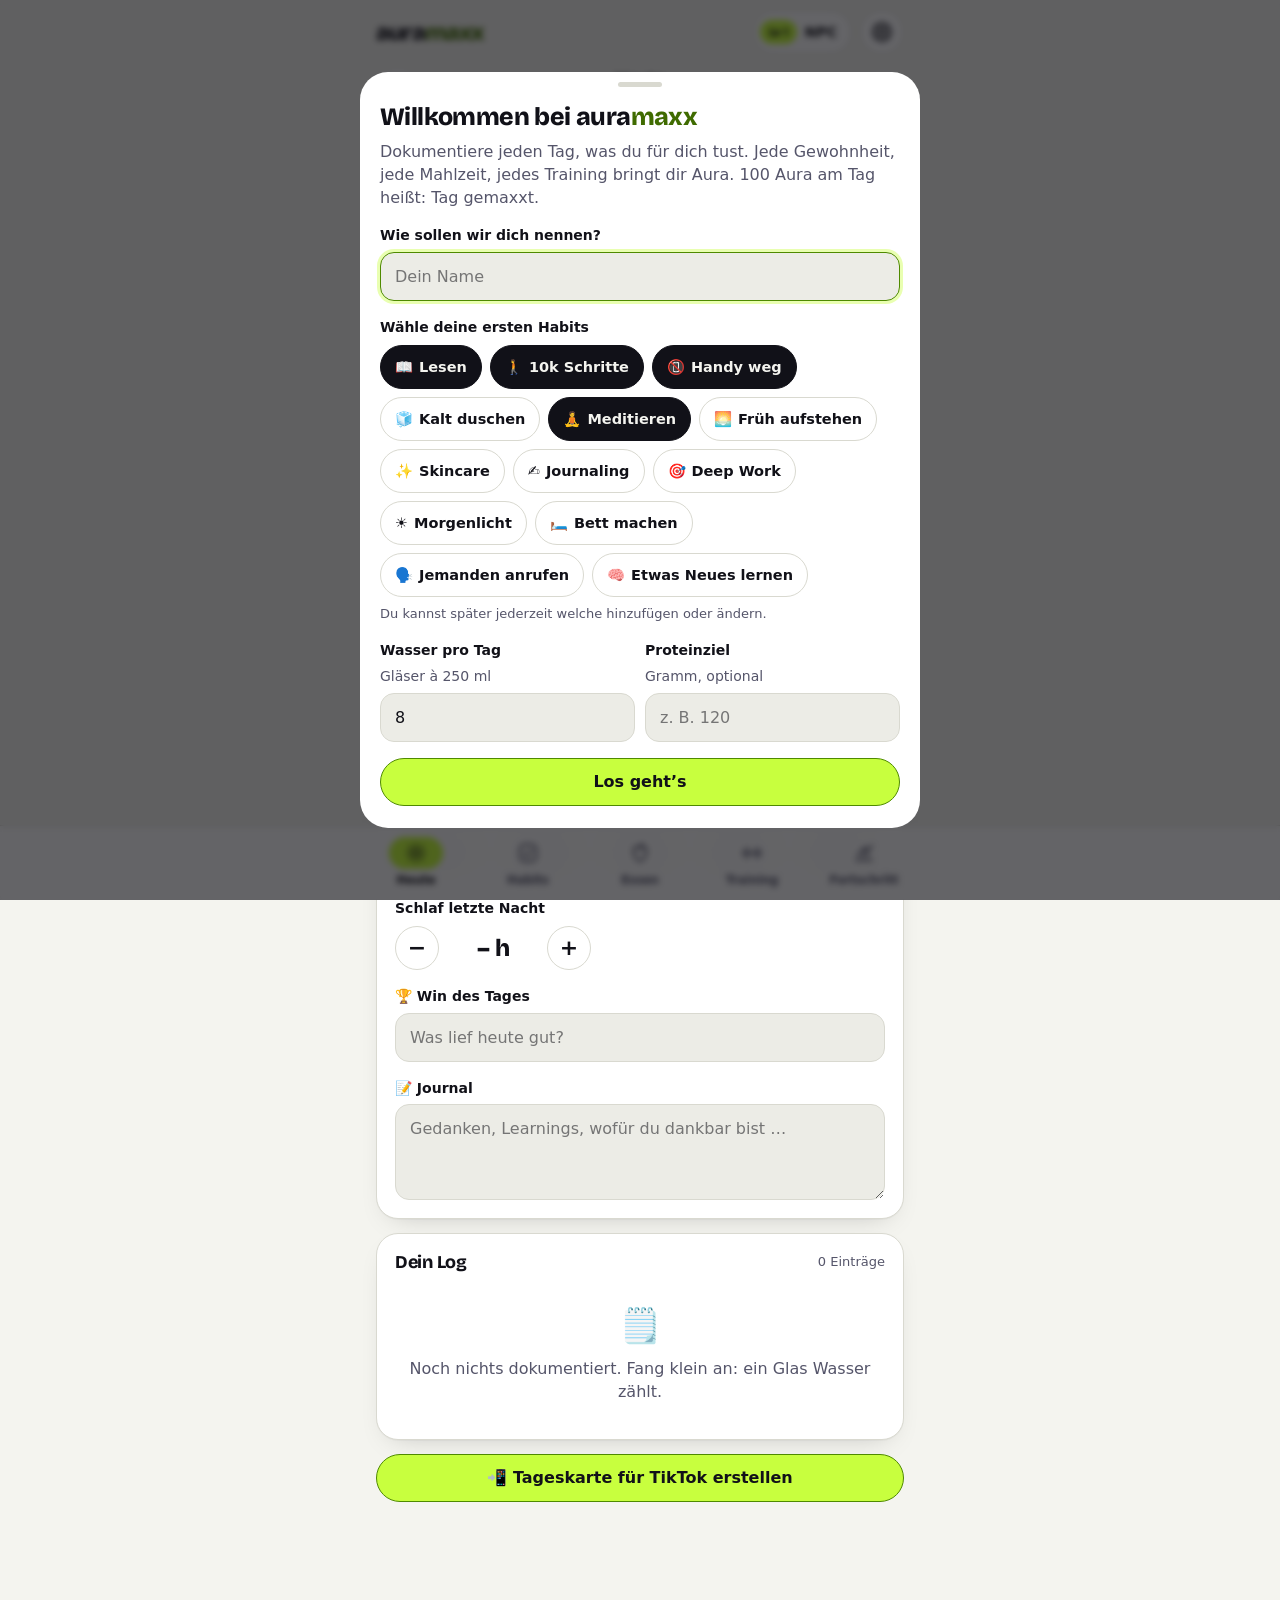
==== habitsapp/index.html @ 6f823a55 "auramaxx: Lifemaxxing-Tracker im Ordner habitsapp Habits, Ernährung, Training, Check-in, Fortschritt" ====
<!doctype html>
<html lang="de">
<head>
<meta charset="utf-8">
<meta name="viewport" content="width=device-width, initial-scale=1, viewport-fit=cover">
<title>auramaxx – dein Lifemaxxing-Tracker</title>
<meta name="description" content="Habits, Ernährung, Training, Schlaf und Fortschrittsfotos dokumentieren. Sammle Aura, level hoch und teile deinen Tag.">
<meta name="theme-color" content="#09090d">
<link rel="manifest" href="manifest.webmanifest">
<link rel="icon" href="icons/icon.svg" type="image/svg+xml">
<link rel="apple-touch-icon" href="icons/apple-touch-icon.png">
<meta name="apple-mobile-web-app-capable" content="yes">
<meta name="mobile-web-app-capable" content="yes">
<meta name="apple-mobile-web-app-status-bar-style" content="black-translucent">
<meta name="apple-mobile-web-app-title" content="auramaxx">
<link rel="preconnect" href="https://fonts.googleapis.com">
<link rel="preconnect" href="https://fonts.gstatic.com" crossorigin>
<link rel="stylesheet" href="https://fonts.googleapis.com/css2?family=Bricolage+Grotesque:opsz,wght@12..96,600..800&display=swap">
<link rel="stylesheet" href="styles.css">
</head>
<body>
<a class="skip" href="#main">Zum Inhalt springen</a>

<header class="topbar">
  <div class="topbar-in">
    <span class="brand">aura<span>maxx</span></span>
    <button type="button" class="level-chip" id="levelChip" data-action="nav" data-view="progress" data-k="levelchip"></button>
    <button type="button" class="icon-btn" data-action="settings" aria-label="Einstellungen">
      <svg viewBox="0 0 24 24" aria-hidden="true"><circle cx="12" cy="12" r="3"/><path d="M19.4 15a1.7 1.7 0 0 0 .3 1.8l.1.1a2 2 0 1 1-2.8 2.8l-.1-.1a1.7 1.7 0 0 0-1.8-.3 1.7 1.7 0 0 0-1 1.5V21a2 2 0 1 1-4 0v-.1a1.7 1.7 0 0 0-1.1-1.5 1.7 1.7 0 0 0-1.8.3l-.1.1a2 2 0 1 1-2.8-2.8l.1-.1a1.7 1.7 0 0 0 .3-1.8 1.7 1.7 0 0 0-1.5-1H3a2 2 0 1 1 0-4h.1a1.7 1.7 0 0 0 1.5-1.1 1.7 1.7 0 0 0-.3-1.8l-.1-.1a2 2 0 1 1 2.8-2.8l.1.1a1.7 1.7 0 0 0 1.8.3H9a1.7 1.7 0 0 0 1-1.5V3a2 2 0 1 1 4 0v.1a1.7 1.7 0 0 0 1 1.5 1.7 1.7 0 0 0 1.8-.3l.1-.1a2 2 0 1 1 2.8 2.8l-.1.1a1.7 1.7 0 0 0-.3 1.8V9a1.7 1.7 0 0 0 1.5 1H21a2 2 0 1 1 0 4h-.1a1.7 1.7 0 0 0-1.5 1z"/></svg>
    </button>
  </div>
</header>

<main id="main" class="app" tabindex="-1">
  <div class="datebar" id="datebar">
    <button type="button" class="icon-btn" id="datePrev" data-action="date-prev" data-k="dprev" aria-label="Vorheriger Tag">
      <svg viewBox="0 0 24 24" aria-hidden="true"><path d="M15 18l-6-6 6-6"/></svg>
    </button>
    <div class="date-mid">
      <b id="dateLabel" aria-live="polite"></b>
      <span id="dateSub"></span>
      <button type="button" class="date-today" id="dateToday" data-action="date-today">Zurück zu heute</button>
    </div>
    <button type="button" class="icon-btn" id="dateNext" data-action="date-next" data-k="dnext" aria-label="Nächster Tag">
      <svg viewBox="0 0 24 24" aria-hidden="true"><path d="M9 18l6-6-6-6"/></svg>
    </button>
  </div>

  <section class="view" id="view-today" aria-label="Heute"></section>
  <section class="view" id="view-habits" aria-label="Habits" hidden></section>
  <section class="view" id="view-food" aria-label="Ernährung" hidden></section>
  <section class="view" id="view-train" aria-label="Training" hidden></section>
  <section class="view" id="view-progress" aria-label="Fortschritt" hidden></section>
</main>

<nav class="tabbar" aria-label="Hauptnavigation">
  <div class="tabbar-in">
    <button type="button" class="tab" data-action="nav" data-view="today" data-k="tab-today">
      <span class="ti"><svg viewBox="0 0 24 24" aria-hidden="true"><circle cx="12" cy="12" r="4"/><path d="M12 2v2M12 20v2M4.9 4.9l1.4 1.4M17.7 17.7l1.4 1.4M2 12h2M20 12h2M4.9 19.1l1.4-1.4M17.7 6.3l1.4-1.4"/></svg></span>Heute
    </button>
    <button type="button" class="tab" data-action="nav" data-view="habits" data-k="tab-habits">
      <span class="ti"><svg viewBox="0 0 24 24" aria-hidden="true"><rect x="3" y="3" width="18" height="18" rx="5"/><path d="M8 12.5l2.5 2.5L16 9.5"/></svg></span>Habits
    </button>
    <button type="button" class="tab" data-action="nav" data-view="food" data-k="tab-food">
      <span class="ti"><svg viewBox="0 0 24 24" aria-hidden="true"><path d="M12 7c-2-3-7-2.5-7 2.5C5 15 9 21 12 21s7-6 7-11.5C19 4.5 14 4 12 7z"/><path d="M12 7c0-2 1-4 3-5"/></svg></span>Essen
    </button>
    <button type="button" class="tab" data-action="nav" data-view="train" data-k="tab-train">
      <span class="ti"><svg viewBox="0 0 24 24" aria-hidden="true"><path d="M6.5 6.5v11M17.5 6.5v11M3 9.5v5M21 9.5v5M6.5 12h11"/></svg></span>Training
    </button>
    <button type="button" class="tab" data-action="nav" data-view="progress" data-k="tab-progress">
      <span class="ti"><svg viewBox="0 0 24 24" aria-hidden="true"><path d="M3 20h18"/><path d="M6 16v-4M11 16V8M16 16v-6M21 4l-5 5-3-3-4 4"/></svg></span>Fortschritt
    </button>
  </div>
</nav>

<div class="toast" id="toast" role="status" aria-live="polite" aria-atomic="true"></div>
<input type="file" id="photoInput" accept="image/*" hidden>
<input type="file" id="importInput" accept="application/json,.json" hidden>
<datalist id="exList"></datalist>

<!-- Onboarding -->
<dialog id="dlgOnboard" aria-labelledby="oTitle">
  <form class="sheet" id="formOnboard">
    <div class="grip" aria-hidden="true"></div>
    <h2 id="oTitle">Willkommen bei aura<span style="color:var(--accent-text)">maxx</span></h2>
    <p class="lead">Dokumentiere jeden Tag, was du für dich tust. Jede Gewohnheit, jede Mahlzeit, jedes Training bringt dir Aura. 100 Aura am Tag heißt: Tag gemaxxt.</p>
    <label class="field">Wie sollen wir dich nennen?
      <input id="oName" type="text" maxlength="24" autocomplete="given-name" placeholder="Dein Name">
    </label>
    <fieldset>
      <legend>Wähle deine ersten Habits</legend>
      <div class="chips" id="oHabits"></div>
      <p class="hint" style="margin-top:8px">Du kannst später jederzeit welche hinzufügen oder ändern.</p>
    </fieldset>
    <div class="row-fields">
      <label class="field">Wasser pro Tag <span class="opt">Gläser à 250 ml</span>
        <input id="oWater" type="number" inputmode="numeric" min="2" max="20" value="8">
      </label>
      <label class="field">Proteinziel <span class="opt">Gramm, optional</span>
        <input id="oProtein" type="number" inputmode="numeric" min="0" max="400" placeholder="z. B. 120">
      </label>
    </div>
    <button type="submit" class="btn btn-primary wide">Los geht’s</button>
  </form>
</dialog>

<!-- Habit -->
<dialog id="dlgHabit" aria-labelledby="hTitle">
  <form class="sheet" id="formHabit">
    <div class="grip" aria-hidden="true"></div>
    <h2 id="hTitle">Neuer Habit</h2>
    <div class="row2">
      <label class="field emoji-field">Emoji
        <input id="hEmoji" type="text" maxlength="8" autocomplete="off">
      </label>
      <label class="field">Name
        <input id="hName" type="text" maxlength="30" autocomplete="off" placeholder="z. B. Kalt duschen" required>
      </label>
    </div>
    <div class="emoji-pick" id="hEmojiPick" role="group" aria-label="Emoji auswählen"></div>
    <label class="field">Ziel <span class="opt">optional</span>
      <input id="hGoal" type="text" maxlength="40" autocomplete="off" placeholder="z. B. 2 Minuten">
    </label>
    <fieldset>
      <legend>Bereich</legend>
      <div class="seg" id="hCat"></div>
    </fieldset>
    <fieldset>
      <legend>Wie oft pro Woche?</legend>
      <div class="seg grid7" id="hFreq"></div>
      <p class="hint" id="hFreqNote" style="margin-top:8px"></p>
    </fieldset>
    <div class="actions">
      <button type="button" class="btn danger" id="hDelete">Löschen</button>
      <span class="grow"></span>
      <button type="button" class="btn" data-close>Abbrechen</button>
      <button type="submit" class="btn btn-primary" id="hSave">Hinzufügen</button>
    </div>
  </form>
</dialog>

<!-- Mahlzeit -->
<dialog id="dlgMeal" aria-labelledby="mTitle">
  <form class="sheet" id="formMeal">
    <div class="grip" aria-hidden="true"></div>
    <h2 id="mTitle">Mahlzeit eintragen</h2>
    <div id="mRecent"></div>
    <fieldset>
      <legend>Mahlzeit</legend>
      <div class="seg" id="mType"></div>
    </fieldset>
    <label class="field">Was gab’s?
      <input id="mName" type="text" maxlength="60" autocomplete="off" placeholder="z. B. Skyr mit Beeren" required>
    </label>
    <div class="row-fields">
      <label class="field">Uhrzeit
        <input id="mTime" type="time">
      </label>
      <label class="field">Protein <span class="opt">g</span>
        <input id="mProtein" type="number" inputmode="decimal" min="0" max="300" step="1" placeholder="optional">
      </label>
    </div>
    <label class="field">Kalorien <span class="opt">optional, nur wenn du magst</span>
      <input id="mKcal" type="number" inputmode="numeric" min="0" max="5000" step="1" placeholder="kcal">
    </label>
    <fieldset>
      <legend>Was trifft zu?</legend>
      <div class="seg" id="mTags"></div>
    </fieldset>
    <div class="actions">
      <button type="button" class="btn danger" id="mDelete">Löschen</button>
      <span class="grow"></span>
      <button type="button" class="btn" data-close>Abbrechen</button>
      <button type="submit" class="btn btn-primary" id="mSave">Speichern</button>
    </div>
  </form>
</dialog>

<!-- Training -->
<dialog id="dlgWorkout" aria-labelledby="wTitle">
  <form class="sheet" id="formWorkout">
    <div class="grip" aria-hidden="true"></div>
    <h2 id="wTitle">Training eintragen</h2>
    <fieldset>
      <legend>Art</legend>
      <div class="seg" id="wType"></div>
    </fieldset>
    <div class="row-fields">
      <label class="field">Dauer <span class="opt">Minuten</span>
        <input id="wDur" type="number" inputmode="numeric" min="1" max="600" required>
      </label>
      <label class="field">Uhrzeit
        <input id="wTime" type="time">
      </label>
    </div>
    <fieldset>
      <legend>Wie hart war’s? <span class="opt">1 = locker, 5 = am Limit</span></legend>
      <div class="seg grid5" id="wInt"></div>
    </fieldset>
    <label class="field" id="wDistWrap">Distanz <span class="opt">km, optional</span>
      <input id="wDist" type="number" inputmode="decimal" min="0" max="500" step="0.1" placeholder="z. B. 5">
    </label>
    <fieldset id="wExWrap">
      <legend>Übungen</legend>
      <div class="ex-head" aria-hidden="true"><span>Übung</span><span>Sätze</span><span>Wdh.</span><span>kg</span><span></span></div>
      <div class="ex-rows" id="wEx"></div>
      <button type="button" class="btn sm" id="wAddEx" style="margin-top:10px">+ Übung</button>
    </fieldset>
    <label class="field">Notiz <span class="opt">optional</span>
      <textarea id="wNote" rows="2" maxlength="500" placeholder="Wie lief’s? Neue Bestleistung?"></textarea>
    </label>
    <div class="actions">
      <button type="button" class="btn danger" id="wDelete">Löschen</button>
      <span class="grow"></span>
      <button type="button" class="btn" data-close>Abbrechen</button>
      <button type="submit" class="btn btn-primary" id="wSave">Speichern</button>
    </div>
  </form>
</dialog>

<!-- Foto ansehen -->
<dialog id="dlgPhoto" aria-labelledby="pTitle">
  <div class="sheet">
    <div class="grip" aria-hidden="true"></div>
    <h2 id="pTitle">Fortschrittsfoto</h2>
    <img id="pImg" class="photo-full" alt="">
    <div class="actions">
      <button type="button" class="btn danger" id="pDelete">Löschen</button>
      <span class="grow"></span>
      <button type="button" class="btn btn-primary" data-close>Fertig</button>
    </div>
  </div>
</dialog>

<!-- Teilen -->
<dialog id="dlgShare" aria-labelledby="sTitle">
  <div class="sheet">
    <div class="grip" aria-hidden="true"></div>
    <h2 id="sTitle">Deine Tageskarte</h2>
    <p class="lead">Im Story-Format für TikTok. Poste sie mit #lifemaxxing und zeig, wie du dranbleibst.</p>
    <img id="shareImg" class="share-img" alt="">
    <p class="hint" id="shareStatus" role="status" style="text-align:center"></p>
    <div class="actions">
      <button type="button" class="btn" data-close>Schließen</button>
      <span class="grow"></span>
      <a class="btn" id="shareDl" href="#" download="auramaxx.png">Bild speichern</a>
      <button type="button" class="btn btn-primary" id="shareBtn" hidden>Teilen</button>
    </div>
  </div>
</dialog>

<!-- Einstellungen -->
<dialog id="dlgSettings" aria-labelledby="setTitle">
  <form class="sheet" id="formSettings">
    <div class="grip" aria-hidden="true"></div>
    <h2 id="setTitle">Einstellungen</h2>
    <label class="field">Name
      <input id="sName" type="text" maxlength="24" autocomplete="given-name">
    </label>
    <div class="row-fields">
      <label class="field">Wasserziel <span class="opt">Gläser</span>
        <input id="sWater" type="number" inputmode="numeric" min="2" max="20">
      </label>
      <label class="field">Proteinziel <span class="opt">g, 0 = aus</span>
        <input id="sProtein" type="number" inputmode="numeric" min="0" max="400">
      </label>
    </div>
    <label class="field">Trainings pro Woche
      <input id="sWorkouts" type="number" inputmode="numeric" min="1" max="14">
    </label>
    <fieldset>
      <legend>Design</legend>
      <div class="seg" id="sTheme">
        <label><input type="radio" name="theme" value="auto"><span>Automatisch</span></label>
        <label><input type="radio" name="theme" value="dark"><span>Dunkel</span></label>
        <label><input type="radio" name="theme" value="light"><span>Hell</span></label>
      </div>
    </fieldset>
    <div class="card" style="padding:14px;box-shadow:none">
      <p class="small muted">Alle Daten bleiben auf diesem Gerät in deinem Browser. Mach ab und zu ein Backup. Fotos sind im Backup nicht enthalten.</p>
      <div class="actions" style="margin-top:10px">
        <button type="button" class="btn sm" id="sExport">Backup exportieren</button>
        <button type="button" class="btn sm" id="sImport">Backup importieren</button>
      </div>
    </div>
    <div class="actions">
      <button type="button" class="btn danger" id="sReset">Alles zurücksetzen</button>
      <span class="grow"></span>
      <button type="button" class="btn" data-close>Abbrechen</button>
      <button type="submit" class="btn btn-primary">Speichern</button>
    </div>
  </form>
</dialog>

<script src="app.js" defer></script>
</body>
</html>
---- habitsapp/styles.css ----
/* auramaxx – Styles
   Dunkles, kontrastreiches Design mit Lime als Aura-Farbe. Heller Modus folgt dem System
   oder der Einstellung. Alle Touch-Ziele sind mindestens 44 px groß. */

:root {
  --bg: #f4f4ef;
  --surface: #ffffff;
  --surface-2: #ecece6;
  --line: #d9d9d0;
  --ink: #111118;
  --muted: #55556a;
  --accent: #c8ff3e;
  --accent-strong: #4f8a00;
  --accent-text: #3f6b00;
  --accent-ink: #111118;
  --focus: #5b3fd6;
  --violet: #6d4fe0;
  --pink: #c42a6d;
  --orange: #b35400;
  --cyan: #0a7fa3;
  --danger: #b8322b;
  --shadow: 0 1px 0 rgba(0, 0, 0, .03), 0 10px 28px -16px rgba(0, 0, 0, .25);
  --radius: 22px;
  --display: "Bricolage Grotesque", ui-sans-serif, system-ui, -apple-system, "Segoe UI", sans-serif;
  --body: ui-sans-serif, system-ui, -apple-system, "Segoe UI", Roboto, "Helvetica Neue", sans-serif;
  color-scheme: light;
}

@media (prefers-color-scheme: dark) {
  :root:not([data-theme="light"]) {
    --bg: #09090d; --surface: #13131a; --surface-2: #1d1d28; --line: #2b2b3a;
    --ink: #f3f3f7; --muted: #a6a6ba; --accent: #c8ff3e; --accent-strong: #c8ff3e;
    --accent-text: #c8ff3e; --accent-ink: #0b0b0f; --focus: #c8ff3e;
    --violet: #a891ff; --pink: #ff7ab3; --orange: #ffab52; --cyan: #5fd7f5; --danger: #ff8a80;
    --shadow: none;
    color-scheme: dark;
  }
}
:root[data-theme="dark"] {
  --bg: #09090d; --surface: #13131a; --surface-2: #1d1d28; --line: #2b2b3a;
  --ink: #f3f3f7; --muted: #a6a6ba; --accent: #c8ff3e; --accent-strong: #c8ff3e;
  --accent-text: #c8ff3e; --accent-ink: #0b0b0f; --focus: #c8ff3e;
  --violet: #a891ff; --pink: #ff7ab3; --orange: #ffab52; --cyan: #5fd7f5; --danger: #ff8a80;
  --shadow: none;
  color-scheme: dark;
}

* { box-sizing: border-box; }
html { -webkit-text-size-adjust: 100%; }
body {
  margin: 0;
  min-height: 100dvh;
  background: var(--bg);
  color: var(--ink);
  font: 400 16px/1.45 var(--body);
  -webkit-font-smoothing: antialiased;
  -webkit-tap-highlight-color: transparent;
  padding-bottom: calc(86px + env(safe-area-inset-bottom, 0px));
}
button, input, textarea, select { font: inherit; color: inherit; }
button { cursor: pointer; }
button:disabled { cursor: not-allowed; opacity: .4; }
h1, h2, h3, p { margin: 0; }
:focus-visible { outline: 3px solid var(--focus); outline-offset: 2px; border-radius: 10px; }
[hidden] { display: none !important; }

.sr-only {
  position: absolute !important; width: 1px; height: 1px; padding: 0; margin: -1px;
  overflow: hidden; clip: rect(0 0 0 0); white-space: nowrap; border: 0;
}
.skip {
  position: absolute; left: 12px; top: -80px; z-index: 100;
  background: var(--accent); color: var(--accent-ink);
  padding: 12px 16px; border-radius: 12px; font-weight: 700; text-decoration: none;
}
.skip:focus { top: 12px; }

/* ---------- Kopfzeile ---------- */
.topbar {
  position: sticky; top: 0; z-index: 20;
  padding-top: env(safe-area-inset-top, 0px);
  background: color-mix(in srgb, var(--bg) 84%, transparent);
  -webkit-backdrop-filter: saturate(1.4) blur(14px);
  backdrop-filter: saturate(1.4) blur(14px);
}
.topbar-in {
  max-width: 560px; margin: 0 auto;
  display: flex; align-items: center; gap: 8px;
  padding: 10px max(16px, env(safe-area-inset-right, 0px)) 10px max(16px, env(safe-area-inset-left, 0px));
}
.brand { font: 800 23px/1 var(--display); letter-spacing: -.8px; margin-right: auto; }
.brand span { color: var(--accent-text); }
.level-chip {
  display: inline-flex; align-items: center; gap: 8px; min-height: 44px;
  border: 1px solid var(--line); background: var(--surface); border-radius: 99px;
  padding: 6px 14px 6px 6px; font-weight: 650; font-size: 14px; max-width: 52vw;
  white-space: nowrap; overflow: hidden; text-overflow: ellipsis;
}
.level-chip .lv {
  flex: none; background: var(--accent); color: var(--accent-ink);
  border-radius: 99px; padding: 6px 9px; font: 800 12px/1 var(--display);
}
.icon-btn {
  flex: none; width: 44px; height: 44px; border-radius: 50%; padding: 0;
  border: 1px solid var(--line); background: var(--surface);
  display: inline-grid; place-items: center; font-size: 20px; line-height: 1;
}
.icon-btn svg { width: 20px; height: 20px; fill: none; stroke: currentColor; stroke-width: 2.2; stroke-linecap: round; stroke-linejoin: round; }
.icon-btn.sm { width: 40px; height: 40px; font-size: 18px; }

/* ---------- Layout ---------- */
.app {
  max-width: 560px; margin: 0 auto;
  padding: 2px max(16px, env(safe-area-inset-right, 0px)) 28px max(16px, env(safe-area-inset-left, 0px));
}
.app:focus { outline: none; }

.datebar { display: flex; align-items: center; gap: 10px; padding: 2px 0 12px; }
.date-mid { flex: 1; display: grid; justify-items: center; gap: 1px; text-align: center; }
.date-mid b { font: 750 18px/1.15 var(--display); letter-spacing: -.3px; }
.date-mid span { font-size: 13px; color: var(--muted); }
.date-today {
  border: 0; background: none; color: var(--accent-text); font-weight: 700; font-size: 13px;
  padding: 4px 8px; min-height: 32px; text-decoration: underline; text-underline-offset: 3px;
}

.view { display: grid; gap: 14px; animation: rise .28s ease-out; }
@keyframes rise { from { opacity: 0; transform: translateY(8px); } to { opacity: 1; transform: none; } }

.view-head { display: flex; align-items: flex-end; justify-content: space-between; gap: 12px; margin-top: 2px; }
.view-head h1 { font: 800 34px/1 var(--display); letter-spacing: -1.2px; }
.view-sub { color: var(--muted); font-size: 14px; margin-top: -6px; }

.card {
  background: var(--surface); border: 1px solid var(--line);
  border-radius: var(--radius); padding: 18px; box-shadow: var(--shadow);
}
.sec-head { display: flex; align-items: center; justify-content: space-between; gap: 10px; margin-bottom: 10px; }
.sec-head h2, .card > h2 { font: 750 18px/1.2 var(--display); letter-spacing: -.3px; }
.card > h2 { margin-bottom: 10px; }
.muted { color: var(--muted); }
.small { font-size: 13px; }
.eyebrow { color: var(--muted); font-weight: 650; font-size: 14px; }
.link {
  border: 0; background: none; color: var(--accent-text); font-weight: 700;
  padding: 8px 4px; min-height: 44px; font-size: 15px;
}

/* ---------- Buttons & Chips ---------- */
.btn {
  display: inline-flex; align-items: center; justify-content: center; gap: 8px;
  min-height: 48px; padding: 12px 18px; border-radius: 99px;
  border: 1.5px solid var(--line); background: var(--surface);
  font-weight: 700; text-decoration: none; line-height: 1.1;
}
.btn-primary { background: var(--accent); color: var(--accent-ink); border-color: var(--accent-strong); }
.btn.sm { min-height: 42px; padding: 8px 15px; font-size: 14.5px; }
.btn.wide { width: 100%; }
.btn.danger { background: none; border-color: transparent; color: var(--danger); padding-inline: 8px; }
.btn:active, .chip:active, .quick button:active { transform: scale(.97); }

.chips { display: flex; flex-wrap: wrap; gap: 8px; }
.chip {
  display: inline-flex; align-items: center; gap: 6px; min-height: 44px;
  padding: 9px 14px; border-radius: 99px; border: 1.5px solid var(--line);
  background: var(--surface); font-weight: 650; font-size: 14.5px;
}
.chip[aria-pressed="true"] { background: var(--ink); color: var(--bg); border-color: var(--ink); }
.chip .plus { font-weight: 800; color: var(--accent-text); }

.pills { display: flex; flex-wrap: wrap; gap: 6px; margin-top: 12px; }
.pill {
  display: inline-flex; align-items: center; gap: 5px;
  background: var(--surface-2); border-radius: 99px; padding: 6px 11px;
  font-size: 13px; font-weight: 650;
}

/* ---------- Heute: Hero ---------- */
.hero {
  display: grid; grid-template-columns: minmax(0, 1fr) auto; align-items: center; gap: 14px;
  background:
    radial-gradient(130% 150% at 100% 0%, color-mix(in srgb, var(--accent) 24%, transparent), transparent 55%),
    var(--surface);
}
.hero .display { font: 800 clamp(44px, 13vw, 60px)/.92 var(--display); letter-spacing: -2.5px; margin: 6px 0 8px; }
.hero .goal-note { color: var(--muted); font-size: 14.5px; }

.ring { position: relative; width: 136px; aspect-ratio: 1; flex: none; }
.ring svg { display: block; width: 100%; height: 100%; }
.ring-track { fill: none; stroke: var(--surface-2); stroke-width: 12; }
.ring-fill { fill: none; stroke: var(--accent-strong); stroke-width: 12; stroke-linecap: round; transition: stroke-dasharray .8s cubic-bezier(.2, .8, .2, 1); }
.ring-fill.zero { stroke-linecap: butt; }
.ring-center { position: absolute; inset: 0; display: grid; place-content: center; text-align: center; gap: 2px; }
.ring-center b { font: 800 36px/1 var(--display); letter-spacing: -1px; font-variant-numeric: tabular-nums; }
.ring-center span { font-size: 11.5px; color: var(--muted); font-weight: 700; text-transform: uppercase; letter-spacing: .9px; }

.quick { display: grid; grid-template-columns: repeat(5, minmax(0, 1fr)); gap: 8px; }
.quick button {
  display: grid; justify-items: center; align-content: center; gap: 5px;
  min-height: 82px; padding: 10px 2px; border-radius: 18px;
  border: 1px solid var(--line); background: var(--surface);
  font-size: 12.5px; font-weight: 700; box-shadow: var(--shadow);
}
.quick .qe { font-size: 25px; line-height: 1; }
.quick small { font-size: 11px; color: var(--muted); font-weight: 600; font-variant-numeric: tabular-nums; }

/* ---------- Habits ---------- */
.hlist { list-style: none; margin: 0; padding: 0; }
.habit {
  display: grid; grid-template-columns: 48px minmax(0, 1fr) auto;
  column-gap: 12px; row-gap: 8px; align-items: center; padding: 12px 0;
}
.habit + .habit { border-top: 1px solid var(--line); }
.hlist.compact .habit { padding: 8px 0; }
.tick {
  width: 48px; height: 48px; border-radius: 50%; padding: 0;
  border: 2px solid var(--muted); background: transparent;
  display: grid; place-items: center; transition: background-color .2s, border-color .2s, transform .12s;
}
.tick svg { width: 22px; height: 22px; fill: none; stroke: var(--accent-ink); stroke-width: 3; stroke-linecap: round; stroke-linejoin: round; stroke-dasharray: 24; stroke-dashoffset: 24; transition: stroke-dashoffset .25s ease-out .04s; }
.tick[aria-pressed="true"] { background: var(--accent); border-color: var(--accent-strong); }
.tick[aria-pressed="true"] svg { stroke-dashoffset: 0; }
.tick:active { transform: scale(.88); }

.meta { border: 0; background: none; padding: 4px 0; text-align: left; min-width: 0; min-height: 44px; }
.h-name { display: block; font-weight: 700; font-size: 17px; line-height: 1.25; white-space: nowrap; overflow: hidden; text-overflow: ellipsis; }
.h-goal { display: flex; align-items: center; gap: 6px; color: var(--muted); font-size: 13.5px; white-space: nowrap; overflow: hidden; text-overflow: ellipsis; }
.dot { flex: none; width: 8px; height: 8px; border-radius: 50%; background: var(--cat, var(--muted)); }
.c-body { --cat: var(--accent-strong); }
.c-mind { --cat: var(--violet); }
.c-focus { --cat: var(--cyan); }
.c-glow { --cat: var(--pink); }
.c-social { --cat: var(--orange); }

.streak { text-align: right; line-height: 1; }
.streak b { display: block; font: 800 22px/1 var(--display); font-variant-numeric: tabular-nums; }
.streak span { font-size: 12px; color: var(--muted); }

.days { grid-column: 2 / 4; display: grid; grid-template-columns: repeat(7, 1fr); gap: 6px; }
.d { border: 0; background: none; padding: 6px 0 2px; display: grid; gap: 5px; text-align: center; min-height: 40px; }
.d i { display: block; height: 8px; border-radius: 4px; background: var(--surface-2); transition: background-color .2s; }
.d span { font-size: 11px; color: var(--muted); }
.d.done i { background: var(--accent-strong); }
.d.sel span { color: var(--ink); font-weight: 800; }
.d.sel i { box-shadow: 0 0 0 2px var(--surface), 0 0 0 3.5px var(--ink); }
.d:disabled { opacity: .35; }
.week-note { grid-column: 2 / 4; margin-top: -4px; font-size: 12.5px; color: var(--muted); }

/* ---------- Check-in ---------- */
.q { display: grid; gap: 8px; margin-top: 16px; }
.q:first-of-type { margin-top: 6px; }
.q-label { font-weight: 650; font-size: 14px; }
.seg5 { display: grid; grid-template-columns: repeat(5, 1fr); gap: 6px; }
.seg5 button {
  min-height: 52px; border-radius: 14px; border: 1.5px solid var(--line);
  background: var(--surface-2); font-size: 25px; line-height: 1; padding: 0;
}
.seg5.num button { font: 800 17px/1 var(--display); }
.seg5 button[aria-pressed="true"] { background: var(--accent); border-color: var(--accent-strong); color: var(--accent-ink); }
.stepper { display: flex; align-items: center; gap: 12px; }
.stepper output { min-width: 84px; text-align: center; font: 800 24px/1 var(--display); font-variant-numeric: tabular-nums; }
.stepper .icon-btn { font-size: 22px; font-weight: 700; }

.field { display: grid; gap: 6px; font-weight: 650; font-size: 14px; }
.field input, .field textarea, .field select {
  width: 100%; font-weight: 400; font-size: 16px;
  padding: 12px 14px; border-radius: 14px;
  border: 1.5px solid var(--line); background: var(--surface-2);
}
.field textarea { resize: vertical; min-height: 88px; line-height: 1.45; }
.field input:focus, .field textarea:focus, .field select:focus, .ex-row input:focus {
  outline: none; border-color: var(--accent-strong);
  box-shadow: 0 0 0 3px color-mix(in srgb, var(--accent) 40%, transparent);
}
.opt { font-weight: 400; color: var(--muted); }
.hint { font-size: 13px; color: var(--muted); }

/* ---------- Log ---------- */
.log { list-style: none; margin: 0; padding: 0; }
.log li { display: grid; grid-template-columns: 46px 28px minmax(0, 1fr); align-items: center; gap: 8px; padding: 8px 0; font-size: 15px; }
.log li + li { border-top: 1px dashed var(--line); }
.log time, .log .nt { font-size: 13px; color: var(--muted); font-variant-numeric: tabular-nums; }
.log .le { font-size: 20px; text-align: center; }
.log small { color: var(--muted); }

/* ---------- Essen ---------- */
.glasses { display: grid; grid-template-columns: repeat(auto-fill, minmax(38px, 1fr)); gap: 6px; margin: 4px 0 12px; }
.glass {
  position: relative; overflow: hidden; height: 52px; padding: 0;
  border-radius: 8px 8px 14px 14px; border: 1.5px solid var(--line); background: var(--surface-2);
}
.glass::after { content: ""; position: absolute; left: 0; right: 0; bottom: 0; height: 0; background: var(--cyan); transition: height .3s ease-out; }
.glass.full { border-color: var(--cyan); }
.glass.full::after { height: 76%; }
.big-num { font: 800 26px/1 var(--display); letter-spacing: -.5px; font-variant-numeric: tabular-nums; }
.row-between { display: flex; align-items: center; justify-content: space-between; gap: 10px; }

.bar { height: 12px; border-radius: 99px; background: var(--surface-2); overflow: hidden; }
.bar > i { display: block; height: 100%; width: 0; border-radius: inherit; background: var(--accent-strong); transition: width .6s cubic-bezier(.2, .8, .2, 1); }
.bar.violet > i { background: var(--violet); }

.items { list-style: none; margin: 0; padding: 0; }
.item {
  display: grid; grid-template-columns: 46px minmax(0, 1fr) auto; gap: 12px; align-items: center;
  width: 100%; min-height: 60px; padding: 10px 0; border: 0; background: none; text-align: left;
}
.items li + li .item { border-top: 1px solid var(--line); }
.item .ic { width: 46px; height: 46px; border-radius: 14px; background: var(--surface-2); display: grid; place-items: center; font-size: 22px; }
.item b { display: block; font-weight: 700; white-space: nowrap; overflow: hidden; text-overflow: ellipsis; }
.item small { display: block; color: var(--muted); font-size: 13px; white-space: nowrap; overflow: hidden; text-overflow: ellipsis; }
.item .side { text-align: right; font-weight: 750; font-size: 14px; font-variant-numeric: tabular-nums; }
.item .side small { font-weight: 500; }
.group-label { font-size: 12px; text-transform: uppercase; letter-spacing: .9px; color: var(--muted); font-weight: 750; margin: 14px 0 0; }
.group-label:first-child { margin-top: 0; }

/* ---------- Statistiken ---------- */
.stats { display: grid; grid-template-columns: repeat(2, minmax(0, 1fr)); gap: 10px; }
.stats.three { grid-template-columns: repeat(3, minmax(0, 1fr)); }
.stat { background: var(--surface-2); border-radius: 16px; padding: 12px 14px; min-width: 0; }
.stat b { display: block; font: 800 24px/1.1 var(--display); letter-spacing: -.5px; font-variant-numeric: tabular-nums; }
.stat span { display: block; font-size: 12.5px; color: var(--muted); }

.wbars { display: grid; grid-template-columns: repeat(7, 1fr); gap: 8px; height: 132px; align-items: stretch; }
.wbar { display: grid; grid-template-rows: auto 1fr auto; gap: 4px; text-align: center; min-width: 0; }
.wbar em { font-style: normal; font-size: 11px; color: var(--muted); font-variant-numeric: tabular-nums; min-height: 14px; }
.wbar .col-wrap { display: flex; align-items: flex-end; }
.wbar .col { width: 100%; min-height: 4px; border-radius: 8px; background: var(--accent-strong); }
.wbar .col.zero { background: var(--surface-2); }
.wbar span { font-size: 11.5px; color: var(--muted); }
.wbar.sel span { color: var(--ink); font-weight: 800; }

.lvl-card {
  background:
    radial-gradient(120% 140% at 0% 0%, color-mix(in srgb, var(--violet) 22%, transparent), transparent 60%),
    radial-gradient(120% 140% at 100% 100%, color-mix(in srgb, var(--accent) 22%, transparent), transparent 60%),
    var(--surface);
}
.lvl-top { display: flex; align-items: center; gap: 14px; margin-bottom: 14px; }
.lvl-badge {
  flex: none; width: 64px; height: 64px; border-radius: 20px;
  background: var(--accent); color: var(--accent-ink);
  display: grid; place-content: center; text-align: center; line-height: 1;
}
.lvl-badge small { font: 700 11px/1 var(--body); text-transform: uppercase; letter-spacing: .8px; }
.lvl-badge b { font: 800 28px/1 var(--display); }
.lvl-name { font: 800 24px/1.1 var(--display); letter-spacing: -.6px; }
.ladder { display: flex; gap: 4px; margin-top: 14px; }
.ladder i { flex: 1; height: 6px; border-radius: 99px; background: var(--surface-2); }
.ladder i.on { background: var(--accent-strong); }

.heat { display: grid; grid-template-rows: repeat(7, 1fr); grid-auto-flow: column; grid-auto-columns: 1fr; gap: 4px; }
.heat i { aspect-ratio: 1; border-radius: 4px; background: var(--surface-2); }
.heat i.l1 { background: color-mix(in srgb, var(--accent-strong) 28%, var(--surface-2)); }
.heat i.l2 { background: color-mix(in srgb, var(--accent-strong) 52%, var(--surface-2)); }
.heat i.l3 { background: color-mix(in srgb, var(--accent-strong) 78%, var(--surface-2)); }
.heat i.l4 { background: var(--accent-strong); }
.heat i.fut { background: transparent; }
.heat i.now { outline: 2px solid var(--ink); outline-offset: 1px; }
.legend { display: flex; align-items: center; justify-content: flex-end; gap: 4px; font-size: 12px; color: var(--muted); margin-top: 10px; }
.legend i { width: 12px; height: 12px; border-radius: 3px; display: inline-block; }

.chart svg { display: block; width: 100%; height: auto; overflow: visible; }
.chart .grid { stroke: var(--line); stroke-width: 1; }
.chart .l-mood { fill: none; stroke: var(--violet); stroke-width: 3; stroke-linecap: round; stroke-linejoin: round; }
.chart .l-sleep { fill: none; stroke: var(--cyan); stroke-width: 3; stroke-linecap: round; stroke-linejoin: round; stroke-dasharray: 7 5; }
.chart .p-mood { fill: var(--violet); }
.chart .p-sleep { fill: var(--cyan); }
.chart text { fill: var(--muted); font-size: 10px; font-family: var(--body); }
.keys { display: flex; flex-wrap: wrap; gap: 14px; font-size: 13px; color: var(--muted); margin-top: 8px; }
.keys span { display: inline-flex; align-items: center; gap: 6px; }
.keys i { width: 18px; height: 0; border-top: 3px solid var(--violet); display: inline-block; }
.keys i.dash { border-top: 3px dashed var(--cyan); }

/* ---------- Fotos ---------- */
.photos { display: grid; grid-template-columns: repeat(3, minmax(0, 1fr)); gap: 6px; }
.photo-btn { position: relative; padding: 0; border: 0; border-radius: 14px; overflow: hidden; aspect-ratio: 3 / 4; background: var(--surface-2); }
.photo-btn img, .compare img { display: block; width: 100%; height: 100%; object-fit: cover; }
.cap { position: absolute; left: 6px; bottom: 6px; background: rgba(0, 0, 0, .68); color: #fff; font-size: 11px; font-weight: 750; border-radius: 99px; padding: 3px 8px; }
.compare { display: grid; grid-template-columns: 1fr 1fr; gap: 8px; margin-bottom: 12px; }
.compare figure { margin: 0; position: relative; border-radius: 16px; overflow: hidden; aspect-ratio: 3 / 4; background: var(--surface-2); }
.compare figcaption { position: absolute; left: 8px; top: 8px; background: var(--accent); color: var(--accent-ink); font: 800 12px/1 var(--display); padding: 6px 9px; border-radius: 99px; }

.wins { list-style: none; margin: 0; padding: 0; display: grid; gap: 10px; }
.wins li { background: var(--surface-2); border-radius: 16px; padding: 12px 14px; }
.wins time { display: block; font-size: 12px; color: var(--muted); font-weight: 700; margin-bottom: 2px; }
.wins p { white-space: pre-wrap; overflow-wrap: anywhere; }

.empty { text-align: center; padding: 18px 8px; color: var(--muted); }
.empty .e { display: block; font-size: 34px; margin-bottom: 6px; }

/* ---------- Tab-Leiste ---------- */
.tabbar {
  position: fixed; left: 0; right: 0; bottom: 0; z-index: 30;
  background: color-mix(in srgb, var(--surface) 90%, transparent);
  -webkit-backdrop-filter: blur(16px); backdrop-filter: blur(16px);
  border-top: 1px solid var(--line);
  padding: 6px max(6px, env(safe-area-inset-right, 0px)) calc(6px + env(safe-area-inset-bottom, 0px)) max(6px, env(safe-area-inset-left, 0px));
}
.tabbar-in { max-width: 560px; margin: 0 auto; display: grid; grid-template-columns: repeat(5, 1fr); }
.tab {
  border: 0; background: none; display: grid; justify-items: center; gap: 3px;
  min-height: 58px; padding: 5px 2px; font-size: 11.5px; font-weight: 650; color: var(--muted);
}
.tab .ti { width: 54px; height: 32px; border-radius: 99px; display: grid; place-items: center; transition: background-color .2s; }
.tab svg { width: 22px; height: 22px; fill: none; stroke: currentColor; stroke-width: 2; stroke-linecap: round; stroke-linejoin: round; }
.tab[aria-current="page"] { color: var(--ink); }
.tab[aria-current="page"] .ti { background: var(--accent); color: var(--accent-ink); }

/* ---------- Dialoge ---------- */
dialog {
  width: 100%; max-width: 560px; max-height: 92dvh;
  margin: auto auto 0; padding: 0; border: 0;
  background: var(--surface); color: var(--ink);
  border-radius: 28px 28px 0 0; overflow: auto; overscroll-behavior: contain;
}
@media (min-width: 640px) { dialog { margin: auto; border-radius: 28px; } }
dialog::backdrop { background: rgba(5, 5, 10, .62); -webkit-backdrop-filter: blur(3px); backdrop-filter: blur(3px); }
dialog[open] { animation: sheet-up .3s cubic-bezier(.2, .9, .3, 1); }
@keyframes sheet-up { from { transform: translateY(48px); opacity: .3; } to { transform: none; opacity: 1; } }
.sheet { display: grid; gap: 16px; padding: 10px 20px calc(22px + env(safe-area-inset-bottom, 0px)); }
.grip { width: 44px; height: 5px; border-radius: 99px; background: var(--line); margin: 0 auto; }
.sheet h2 { font: 800 25px/1.15 var(--display); letter-spacing: -.6px; }
.sheet .lead { color: var(--muted); margin-top: -8px; }
fieldset { border: 0; margin: 0; padding: 0; min-width: 0; }
legend { font-weight: 650; font-size: 14px; padding: 0; margin-bottom: 8px; }
.seg { display: flex; flex-wrap: wrap; gap: 6px; }
.seg label { position: relative; }
.seg input { position: absolute; opacity: 0; width: 1px; height: 1px; margin: 0; }
.seg span {
  display: inline-flex; align-items: center; justify-content: center; gap: 6px;
  min-height: 44px; padding: 8px 13px; border-radius: 13px;
  border: 1.5px solid var(--line); background: var(--surface-2);
  font-weight: 650; font-size: 14.5px; cursor: pointer; user-select: none;
}
.seg input:checked + span { background: var(--ink); color: var(--surface); border-color: var(--ink); }
.seg input:focus-visible + span { outline: 3px solid var(--focus); outline-offset: 2px; }
.seg.grid7, .seg.grid5 { display: grid; }
.seg.grid7 { grid-template-columns: repeat(7, 1fr); }
.seg.grid5 { grid-template-columns: repeat(5, 1fr); }
.seg.grid7 span, .seg.grid5 span { width: 100%; padding-inline: 0; }
.actions { display: flex; align-items: center; gap: 8px; flex-wrap: wrap; margin-top: 2px; }
.grow { flex: 1; }
.row2 { display: grid; grid-template-columns: 86px minmax(0, 1fr); gap: 10px; }
.row-fields { display: grid; grid-template-columns: repeat(2, minmax(0, 1fr)); gap: 10px; }
.emoji-field input { text-align: center; font-size: 22px; padding-inline: 4px; }
.emoji-pick { display: flex; flex-wrap: wrap; gap: 5px; }
.emoji-pick button { width: 44px; height: 44px; border-radius: 12px; border: 1.5px solid transparent; background: var(--surface-2); font-size: 21px; padding: 0; }
.emoji-pick button[aria-pressed="true"] { border-color: var(--ink); }

.ex-head, .ex-row { display: grid; grid-template-columns: minmax(0, 1fr) 54px 54px 64px 40px; gap: 6px; align-items: center; }
.ex-head { font-size: 12px; color: var(--muted); font-weight: 650; }
.ex-rows { display: grid; gap: 8px; }
.ex-row input {
  width: 100%; min-width: 0; padding: 11px 8px; font-size: 16px;
  border-radius: 12px; border: 1.5px solid var(--line); background: var(--surface-2);
}
.ex-row input[type="number"] { text-align: center; -moz-appearance: textfield; }
.ex-row input::-webkit-outer-spin-button, .ex-row input::-webkit-inner-spin-button { -webkit-appearance: none; margin: 0; }

.photo-full { width: 100%; max-height: 62dvh; object-fit: contain; border-radius: 18px; background: var(--surface-2); display: block; }
.share-img { display: block; width: min(100%, 270px); aspect-ratio: 9 / 16; margin: 0 auto; border-radius: 20px; background: var(--surface-2); object-fit: cover; }

/* ---------- Toast & Konfetti ---------- */
.toast {
  position: fixed; left: 50%; bottom: calc(98px + env(safe-area-inset-bottom, 0px)); z-index: 80;
  transform: translate(-50%, 16px); opacity: 0; pointer-events: none;
  max-width: calc(100% - 32px); width: max-content; text-align: center;
  background: var(--ink); color: var(--bg); padding: 12px 18px; border-radius: 99px;
  font-weight: 750; font-size: 15px; box-shadow: 0 12px 30px -10px rgba(0, 0, 0, .5);
  transition: opacity .25s, transform .25s;
}
.toast.show { opacity: 1; transform: translate(-50%, 0); }
.toast.big { background: var(--accent); color: var(--accent-ink); }
.confetti { position: fixed; inset: 0; pointer-events: none; z-index: 90; overflow: hidden; }
.confetti i { position: absolute; top: -16px; width: 9px; height: 15px; border-radius: 2px; animation: fall 1.7s ease-in forwards; }
@keyframes fall { to { transform: translate3d(var(--dx, 0), 106vh, 0) rotate(720deg); opacity: .85; } }

@media (max-width: 360px) {
  .quick { gap: 6px; }
  .quick button { font-size: 11px; }
  .ring { width: 116px; }
  .ring-center b { font-size: 30px; }
}

@media (prefers-reduced-motion: reduce) {
  *, *::before, *::after { animation-duration: .01ms !important; animation-iteration-count: 1 !important; transition-duration: .01ms !important; scroll-behavior: auto !important; }
  .confetti { display: none; }
}

@media (forced-colors: active) {
  .tick[aria-pressed="true"], .seg5 button[aria-pressed="true"], .chip[aria-pressed="true"], .tab[aria-current="page"] .ti { forced-color-adjust: none; background: Highlight; color: HighlightText; }
  .d.done i, .bar > i, .wbar .col { background: Highlight; forced-color-adjust: none; }
}
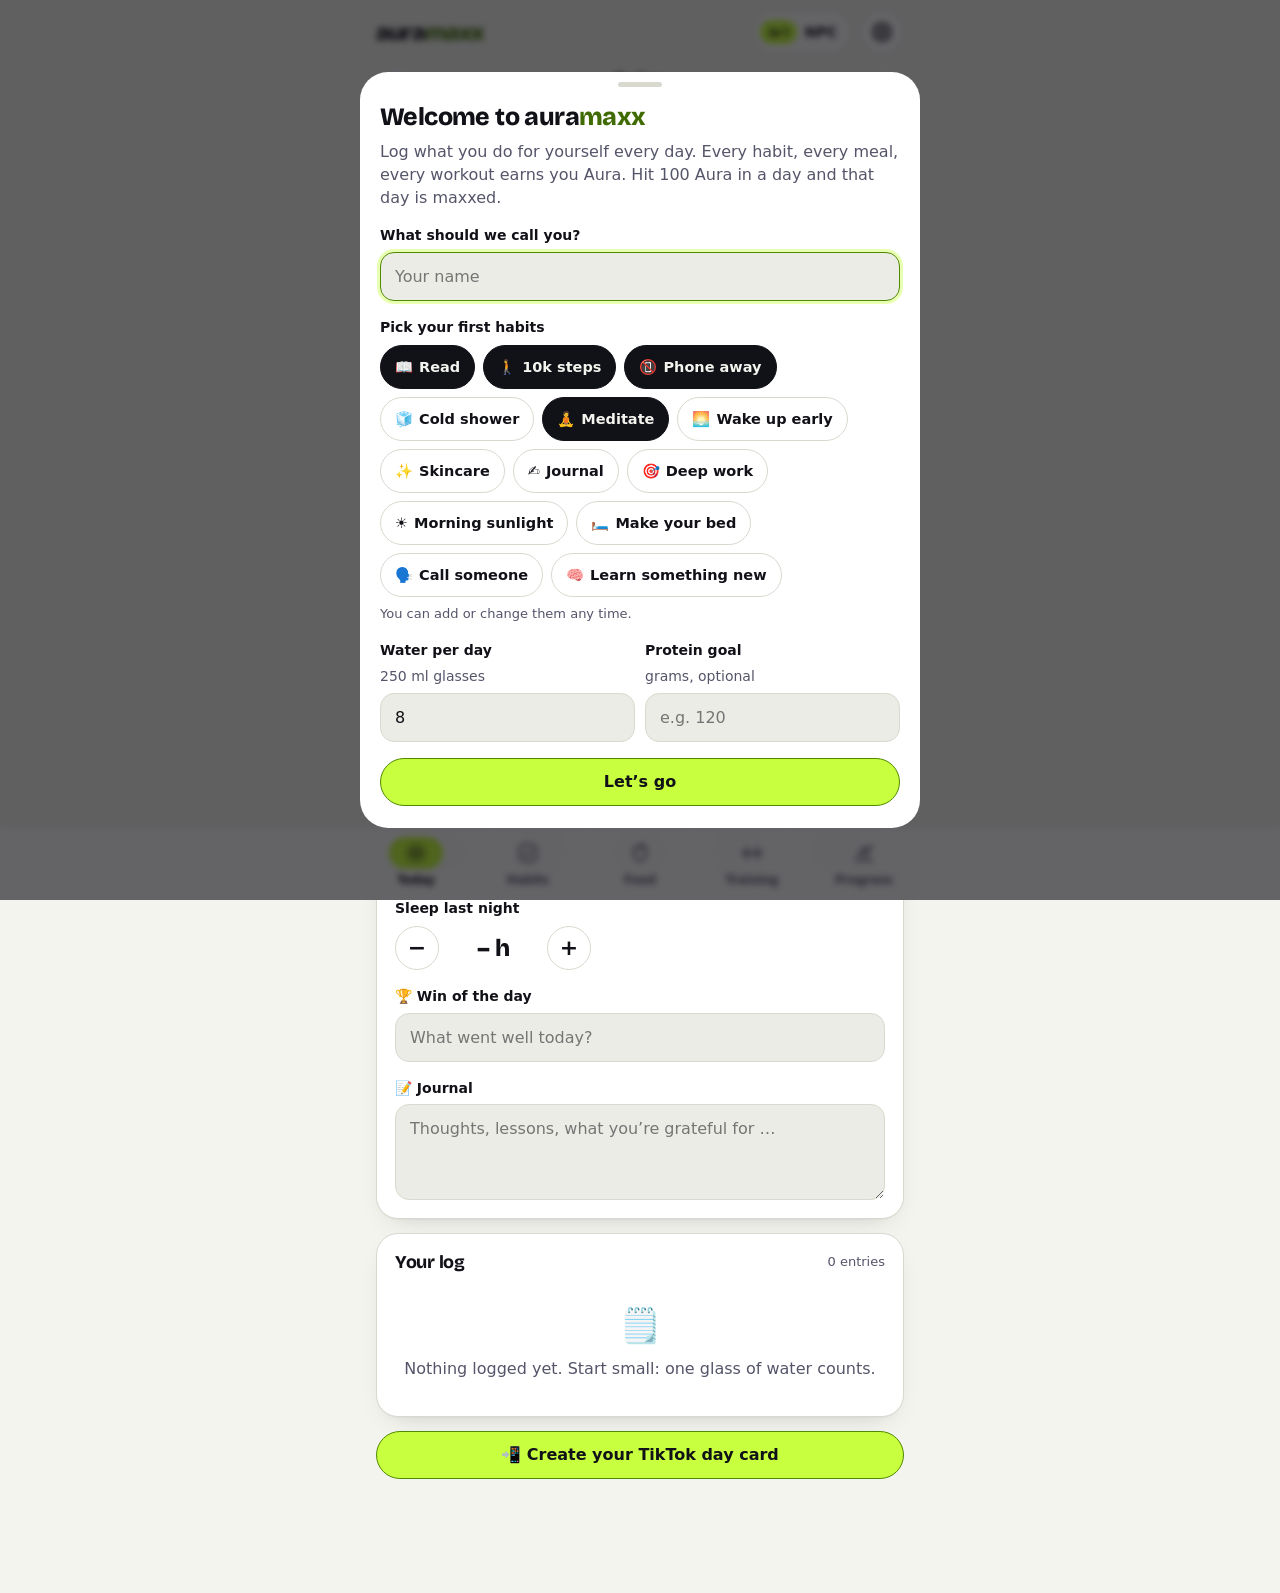
==== commit 200e0c95: "auramaxx: translate the app to English Co-Authored-By: Claude Opus 5.5 <noreply@anthropic.com> Claud" ====
--- a/habitsapp/index.html
+++ b/habitsapp/index.html
@@ -1,10 +1,10 @@
 <!doctype html>
-<html lang="de">
+<html lang="en">
 <head>
 <meta charset="utf-8">
 <meta name="viewport" content="width=device-width, initial-scale=1, viewport-fit=cover">
-<title>auramaxx – dein Lifemaxxing-Tracker</title>
-<meta name="description" content="Habits, Ernährung, Training, Schlaf und Fortschrittsfotos dokumentieren. Sammle Aura, level hoch und teile deinen Tag.">
+<title>auramaxx – your lifemaxxing tracker</title>
+<meta name="description" content="Track habits, food, workouts, sleep and progress photos. Farm Aura, level up and share your day.">
 <meta name="theme-color" content="#09090d">
 <link rel="manifest" href="manifest.webmanifest">
 <link rel="icon" href="icons/icon.svg" type="image/svg+xml">
@@ -19,13 +19,13 @@
 <link rel="stylesheet" href="styles.css">
 </head>
 <body>
-<a class="skip" href="#main">Zum Inhalt springen</a>
+<a class="skip" href="#main">Skip to content</a>
 
 <header class="topbar">
   <div class="topbar-in">
     <span class="brand">aura<span>maxx</span></span>
     <button type="button" class="level-chip" id="levelChip" data-action="nav" data-view="progress" data-k="levelchip"></button>
-    <button type="button" class="icon-btn" data-action="settings" aria-label="Einstellungen">
+    <button type="button" class="icon-btn" data-action="settings" aria-label="Settings">
       <svg viewBox="0 0 24 24" aria-hidden="true"><circle cx="12" cy="12" r="3"/><path d="M19.4 15a1.7 1.7 0 0 0 .3 1.8l.1.1a2 2 0 1 1-2.8 2.8l-.1-.1a1.7 1.7 0 0 0-1.8-.3 1.7 1.7 0 0 0-1 1.5V21a2 2 0 1 1-4 0v-.1a1.7 1.7 0 0 0-1.1-1.5 1.7 1.7 0 0 0-1.8.3l-.1.1a2 2 0 1 1-2.8-2.8l.1-.1a1.7 1.7 0 0 0 .3-1.8 1.7 1.7 0 0 0-1.5-1H3a2 2 0 1 1 0-4h.1a1.7 1.7 0 0 0 1.5-1.1 1.7 1.7 0 0 0-.3-1.8l-.1-.1a2 2 0 1 1 2.8-2.8l.1.1a1.7 1.7 0 0 0 1.8.3H9a1.7 1.7 0 0 0 1-1.5V3a2 2 0 1 1 4 0v.1a1.7 1.7 0 0 0 1 1.5 1.7 1.7 0 0 0 1.8-.3l.1-.1a2 2 0 1 1 2.8 2.8l-.1.1a1.7 1.7 0 0 0-.3 1.8V9a1.7 1.7 0 0 0 1.5 1H21a2 2 0 1 1 0 4h-.1a1.7 1.7 0 0 0-1.5 1z"/></svg>
     </button>
   </div>
@@ -33,42 +33,42 @@
 
 <main id="main" class="app" tabindex="-1">
   <div class="datebar" id="datebar">
-    <button type="button" class="icon-btn" id="datePrev" data-action="date-prev" data-k="dprev" aria-label="Vorheriger Tag">
+    <button type="button" class="icon-btn" id="datePrev" data-action="date-prev" data-k="dprev" aria-label="Previous day">
       <svg viewBox="0 0 24 24" aria-hidden="true"><path d="M15 18l-6-6 6-6"/></svg>
     </button>
     <div class="date-mid">
       <b id="dateLabel" aria-live="polite"></b>
       <span id="dateSub"></span>
-      <button type="button" class="date-today" id="dateToday" data-action="date-today">Zurück zu heute</button>
-    </div>
-    <button type="button" class="icon-btn" id="dateNext" data-action="date-next" data-k="dnext" aria-label="Nächster Tag">
+      <button type="button" class="date-today" id="dateToday" data-action="date-today">Back to today</button>
+    </div>
+    <button type="button" class="icon-btn" id="dateNext" data-action="date-next" data-k="dnext" aria-label="Next day">
       <svg viewBox="0 0 24 24" aria-hidden="true"><path d="M9 18l6-6-6-6"/></svg>
     </button>
   </div>
 
-  <section class="view" id="view-today" aria-label="Heute"></section>
+  <section class="view" id="view-today" aria-label="Today"></section>
   <section class="view" id="view-habits" aria-label="Habits" hidden></section>
-  <section class="view" id="view-food" aria-label="Ernährung" hidden></section>
+  <section class="view" id="view-food" aria-label="Food" hidden></section>
   <section class="view" id="view-train" aria-label="Training" hidden></section>
-  <section class="view" id="view-progress" aria-label="Fortschritt" hidden></section>
+  <section class="view" id="view-progress" aria-label="Progress" hidden></section>
 </main>
 
-<nav class="tabbar" aria-label="Hauptnavigation">
+<nav class="tabbar" aria-label="Main navigation">
   <div class="tabbar-in">
     <button type="button" class="tab" data-action="nav" data-view="today" data-k="tab-today">
-      <span class="ti"><svg viewBox="0 0 24 24" aria-hidden="true"><circle cx="12" cy="12" r="4"/><path d="M12 2v2M12 20v2M4.9 4.9l1.4 1.4M17.7 17.7l1.4 1.4M2 12h2M20 12h2M4.9 19.1l1.4-1.4M17.7 6.3l1.4-1.4"/></svg></span>Heute
+      <span class="ti"><svg viewBox="0 0 24 24" aria-hidden="true"><circle cx="12" cy="12" r="4"/><path d="M12 2v2M12 20v2M4.9 4.9l1.4 1.4M17.7 17.7l1.4 1.4M2 12h2M20 12h2M4.9 19.1l1.4-1.4M17.7 6.3l1.4-1.4"/></svg></span>Today
     </button>
     <button type="button" class="tab" data-action="nav" data-view="habits" data-k="tab-habits">
       <span class="ti"><svg viewBox="0 0 24 24" aria-hidden="true"><rect x="3" y="3" width="18" height="18" rx="5"/><path d="M8 12.5l2.5 2.5L16 9.5"/></svg></span>Habits
     </button>
     <button type="button" class="tab" data-action="nav" data-view="food" data-k="tab-food">
-      <span class="ti"><svg viewBox="0 0 24 24" aria-hidden="true"><path d="M12 7c-2-3-7-2.5-7 2.5C5 15 9 21 12 21s7-6 7-11.5C19 4.5 14 4 12 7z"/><path d="M12 7c0-2 1-4 3-5"/></svg></span>Essen
+      <span class="ti"><svg viewBox="0 0 24 24" aria-hidden="true"><path d="M12 7c-2-3-7-2.5-7 2.5C5 15 9 21 12 21s7-6 7-11.5C19 4.5 14 4 12 7z"/><path d="M12 7c0-2 1-4 3-5"/></svg></span>Food
     </button>
     <button type="button" class="tab" data-action="nav" data-view="train" data-k="tab-train">
       <span class="ti"><svg viewBox="0 0 24 24" aria-hidden="true"><path d="M6.5 6.5v11M17.5 6.5v11M3 9.5v5M21 9.5v5M6.5 12h11"/></svg></span>Training
     </button>
     <button type="button" class="tab" data-action="nav" data-view="progress" data-k="tab-progress">
-      <span class="ti"><svg viewBox="0 0 24 24" aria-hidden="true"><path d="M3 20h18"/><path d="M6 16v-4M11 16V8M16 16v-6M21 4l-5 5-3-3-4 4"/></svg></span>Fortschritt
+      <span class="ti"><svg viewBox="0 0 24 24" aria-hidden="true"><path d="M3 20h18"/><path d="M6 16v-4M11 16V8M16 16v-6M21 4l-5 5-3-3-4 4"/></svg></span>Progress
     </button>
   </div>
 </nav>
@@ -82,25 +82,25 @@
 <dialog id="dlgOnboard" aria-labelledby="oTitle">
   <form class="sheet" id="formOnboard">
     <div class="grip" aria-hidden="true"></div>
-    <h2 id="oTitle">Willkommen bei aura<span style="color:var(--accent-text)">maxx</span></h2>
-    <p class="lead">Dokumentiere jeden Tag, was du für dich tust. Jede Gewohnheit, jede Mahlzeit, jedes Training bringt dir Aura. 100 Aura am Tag heißt: Tag gemaxxt.</p>
-    <label class="field">Wie sollen wir dich nennen?
-      <input id="oName" type="text" maxlength="24" autocomplete="given-name" placeholder="Dein Name">
-    </label>
-    <fieldset>
-      <legend>Wähle deine ersten Habits</legend>
+    <h2 id="oTitle">Welcome to aura<span style="color:var(--accent-text)">maxx</span></h2>
+    <p class="lead">Log what you do for yourself every day. Every habit, every meal, every workout earns you Aura. Hit 100 Aura in a day and that day is maxxed.</p>
+    <label class="field">What should we call you?
+      <input id="oName" type="text" maxlength="24" autocomplete="given-name" placeholder="Your name">
+    </label>
+    <fieldset>
+      <legend>Pick your first habits</legend>
       <div class="chips" id="oHabits"></div>
-      <p class="hint" style="margin-top:8px">Du kannst später jederzeit welche hinzufügen oder ändern.</p>
-    </fieldset>
-    <div class="row-fields">
-      <label class="field">Wasser pro Tag <span class="opt">Gläser à 250 ml</span>
+      <p class="hint" style="margin-top:8px">You can add or change them any time.</p>
+    </fieldset>
+    <div class="row-fields">
+      <label class="field">Water per day <span class="opt">250 ml glasses</span>
         <input id="oWater" type="number" inputmode="numeric" min="2" max="20" value="8">
       </label>
-      <label class="field">Proteinziel <span class="opt">Gramm, optional</span>
-        <input id="oProtein" type="number" inputmode="numeric" min="0" max="400" placeholder="z. B. 120">
-      </label>
-    </div>
-    <button type="submit" class="btn btn-primary wide">Los geht’s</button>
+      <label class="field">Protein goal <span class="opt">grams, optional</span>
+        <input id="oProtein" type="number" inputmode="numeric" min="0" max="400" placeholder="e.g. 120">
+      </label>
+    </div>
+    <button type="submit" class="btn btn-primary wide">Let’s go</button>
   </form>
 </dialog>
 
@@ -108,186 +108,186 @@
 <dialog id="dlgHabit" aria-labelledby="hTitle">
   <form class="sheet" id="formHabit">
     <div class="grip" aria-hidden="true"></div>
-    <h2 id="hTitle">Neuer Habit</h2>
+    <h2 id="hTitle">New habit</h2>
     <div class="row2">
       <label class="field emoji-field">Emoji
         <input id="hEmoji" type="text" maxlength="8" autocomplete="off">
       </label>
       <label class="field">Name
-        <input id="hName" type="text" maxlength="30" autocomplete="off" placeholder="z. B. Kalt duschen" required>
-      </label>
-    </div>
-    <div class="emoji-pick" id="hEmojiPick" role="group" aria-label="Emoji auswählen"></div>
-    <label class="field">Ziel <span class="opt">optional</span>
-      <input id="hGoal" type="text" maxlength="40" autocomplete="off" placeholder="z. B. 2 Minuten">
-    </label>
-    <fieldset>
-      <legend>Bereich</legend>
+        <input id="hName" type="text" maxlength="30" autocomplete="off" placeholder="e.g. Cold shower" required>
+      </label>
+    </div>
+    <div class="emoji-pick" id="hEmojiPick" role="group" aria-label="Pick an emoji"></div>
+    <label class="field">Goal <span class="opt">optional</span>
+      <input id="hGoal" type="text" maxlength="40" autocomplete="off" placeholder="e.g. 2 minutes">
+    </label>
+    <fieldset>
+      <legend>Area</legend>
       <div class="seg" id="hCat"></div>
     </fieldset>
     <fieldset>
-      <legend>Wie oft pro Woche?</legend>
+      <legend>How many days a week?</legend>
       <div class="seg grid7" id="hFreq"></div>
       <p class="hint" id="hFreqNote" style="margin-top:8px"></p>
     </fieldset>
     <div class="actions">
-      <button type="button" class="btn danger" id="hDelete">Löschen</button>
-      <span class="grow"></span>
-      <button type="button" class="btn" data-close>Abbrechen</button>
-      <button type="submit" class="btn btn-primary" id="hSave">Hinzufügen</button>
-    </div>
-  </form>
-</dialog>
-
-<!-- Mahlzeit -->
+      <button type="button" class="btn danger" id="hDelete">Delete</button>
+      <span class="grow"></span>
+      <button type="button" class="btn" data-close>Cancel</button>
+      <button type="submit" class="btn btn-primary" id="hSave">Add</button>
+    </div>
+  </form>
+</dialog>
+
+<!-- Meal -->
 <dialog id="dlgMeal" aria-labelledby="mTitle">
   <form class="sheet" id="formMeal">
     <div class="grip" aria-hidden="true"></div>
-    <h2 id="mTitle">Mahlzeit eintragen</h2>
+    <h2 id="mTitle">Log a meal</h2>
     <div id="mRecent"></div>
     <fieldset>
-      <legend>Mahlzeit</legend>
+      <legend>Meal</legend>
       <div class="seg" id="mType"></div>
     </fieldset>
-    <label class="field">Was gab’s?
-      <input id="mName" type="text" maxlength="60" autocomplete="off" placeholder="z. B. Skyr mit Beeren" required>
-    </label>
-    <div class="row-fields">
-      <label class="field">Uhrzeit
+    <label class="field">What did you eat?
+      <input id="mName" type="text" maxlength="60" autocomplete="off" placeholder="e.g. Greek yogurt with berries" required>
+    </label>
+    <div class="row-fields">
+      <label class="field">Time
         <input id="mTime" type="time">
       </label>
       <label class="field">Protein <span class="opt">g</span>
         <input id="mProtein" type="number" inputmode="decimal" min="0" max="300" step="1" placeholder="optional">
       </label>
     </div>
-    <label class="field">Kalorien <span class="opt">optional, nur wenn du magst</span>
+    <label class="field">Calories <span class="opt">optional, only if you want</span>
       <input id="mKcal" type="number" inputmode="numeric" min="0" max="5000" step="1" placeholder="kcal">
     </label>
     <fieldset>
-      <legend>Was trifft zu?</legend>
+      <legend>Tags</legend>
       <div class="seg" id="mTags"></div>
     </fieldset>
     <div class="actions">
-      <button type="button" class="btn danger" id="mDelete">Löschen</button>
-      <span class="grow"></span>
-      <button type="button" class="btn" data-close>Abbrechen</button>
-      <button type="submit" class="btn btn-primary" id="mSave">Speichern</button>
-    </div>
-  </form>
-</dialog>
-
-<!-- Training -->
+      <button type="button" class="btn danger" id="mDelete">Delete</button>
+      <span class="grow"></span>
+      <button type="button" class="btn" data-close>Cancel</button>
+      <button type="submit" class="btn btn-primary" id="mSave">Save</button>
+    </div>
+  </form>
+</dialog>
+
+<!-- Workout -->
 <dialog id="dlgWorkout" aria-labelledby="wTitle">
   <form class="sheet" id="formWorkout">
     <div class="grip" aria-hidden="true"></div>
-    <h2 id="wTitle">Training eintragen</h2>
-    <fieldset>
-      <legend>Art</legend>
+    <h2 id="wTitle">Log a workout</h2>
+    <fieldset>
+      <legend>Type</legend>
       <div class="seg" id="wType"></div>
     </fieldset>
     <div class="row-fields">
-      <label class="field">Dauer <span class="opt">Minuten</span>
+      <label class="field">Duration <span class="opt">minutes</span>
         <input id="wDur" type="number" inputmode="numeric" min="1" max="600" required>
       </label>
-      <label class="field">Uhrzeit
+      <label class="field">Time
         <input id="wTime" type="time">
       </label>
     </div>
     <fieldset>
-      <legend>Wie hart war’s? <span class="opt">1 = locker, 5 = am Limit</span></legend>
+      <legend>How hard was it? <span class="opt">1 = easy, 5 = all out</span></legend>
       <div class="seg grid5" id="wInt"></div>
     </fieldset>
-    <label class="field" id="wDistWrap">Distanz <span class="opt">km, optional</span>
-      <input id="wDist" type="number" inputmode="decimal" min="0" max="500" step="0.1" placeholder="z. B. 5">
+    <label class="field" id="wDistWrap">Distance <span class="opt">km, optional</span>
+      <input id="wDist" type="number" inputmode="decimal" min="0" max="500" step="0.1" placeholder="e.g. 5">
     </label>
     <fieldset id="wExWrap">
-      <legend>Übungen</legend>
-      <div class="ex-head" aria-hidden="true"><span>Übung</span><span>Sätze</span><span>Wdh.</span><span>kg</span><span></span></div>
+      <legend>Exercises</legend>
+      <div class="ex-head" aria-hidden="true"><span>Exercise</span><span>Sets</span><span>Reps</span><span>kg</span><span></span></div>
       <div class="ex-rows" id="wEx"></div>
-      <button type="button" class="btn sm" id="wAddEx" style="margin-top:10px">+ Übung</button>
-    </fieldset>
-    <label class="field">Notiz <span class="opt">optional</span>
-      <textarea id="wNote" rows="2" maxlength="500" placeholder="Wie lief’s? Neue Bestleistung?"></textarea>
-    </label>
-    <div class="actions">
-      <button type="button" class="btn danger" id="wDelete">Löschen</button>
-      <span class="grow"></span>
-      <button type="button" class="btn" data-close>Abbrechen</button>
-      <button type="submit" class="btn btn-primary" id="wSave">Speichern</button>
-    </div>
-  </form>
-</dialog>
-
-<!-- Foto ansehen -->
+      <button type="button" class="btn sm" id="wAddEx" style="margin-top:10px">+ Exercise</button>
+    </fieldset>
+    <label class="field">Note <span class="opt">optional</span>
+      <textarea id="wNote" rows="2" maxlength="500" placeholder="How did it go? New PR?"></textarea>
+    </label>
+    <div class="actions">
+      <button type="button" class="btn danger" id="wDelete">Delete</button>
+      <span class="grow"></span>
+      <button type="button" class="btn" data-close>Cancel</button>
+      <button type="submit" class="btn btn-primary" id="wSave">Save</button>
+    </div>
+  </form>
+</dialog>
+
+<!-- View photo -->
 <dialog id="dlgPhoto" aria-labelledby="pTitle">
   <div class="sheet">
     <div class="grip" aria-hidden="true"></div>
-    <h2 id="pTitle">Fortschrittsfoto</h2>
+    <h2 id="pTitle">Progress photo</h2>
     <img id="pImg" class="photo-full" alt="">
     <div class="actions">
-      <button type="button" class="btn danger" id="pDelete">Löschen</button>
-      <span class="grow"></span>
-      <button type="button" class="btn btn-primary" data-close>Fertig</button>
-    </div>
-  </div>
-</dialog>
-
-<!-- Teilen -->
+      <button type="button" class="btn danger" id="pDelete">Delete</button>
+      <span class="grow"></span>
+      <button type="button" class="btn btn-primary" data-close>Done</button>
+    </div>
+  </div>
+</dialog>
+
+<!-- Share -->
 <dialog id="dlgShare" aria-labelledby="sTitle">
   <div class="sheet">
     <div class="grip" aria-hidden="true"></div>
-    <h2 id="sTitle">Deine Tageskarte</h2>
-    <p class="lead">Im Story-Format für TikTok. Poste sie mit #lifemaxxing und zeig, wie du dranbleibst.</p>
+    <h2 id="sTitle">Your day card</h2>
+    <p class="lead">Story format, made for TikTok. Post it with #lifemaxxing and show you’re staying consistent.</p>
     <img id="shareImg" class="share-img" alt="">
     <p class="hint" id="shareStatus" role="status" style="text-align:center"></p>
     <div class="actions">
-      <button type="button" class="btn" data-close>Schließen</button>
-      <span class="grow"></span>
-      <a class="btn" id="shareDl" href="#" download="auramaxx.png">Bild speichern</a>
-      <button type="button" class="btn btn-primary" id="shareBtn" hidden>Teilen</button>
-    </div>
-  </div>
-</dialog>
-
-<!-- Einstellungen -->
+      <button type="button" class="btn" data-close>Close</button>
+      <span class="grow"></span>
+      <a class="btn" id="shareDl" href="#" download="auramaxx.png">Save image</a>
+      <button type="button" class="btn btn-primary" id="shareBtn" hidden>Share</button>
+    </div>
+  </div>
+</dialog>
+
+<!-- Settings -->
 <dialog id="dlgSettings" aria-labelledby="setTitle">
   <form class="sheet" id="formSettings">
     <div class="grip" aria-hidden="true"></div>
-    <h2 id="setTitle">Einstellungen</h2>
+    <h2 id="setTitle">Settings</h2>
     <label class="field">Name
       <input id="sName" type="text" maxlength="24" autocomplete="given-name">
     </label>
     <div class="row-fields">
-      <label class="field">Wasserziel <span class="opt">Gläser</span>
+      <label class="field">Water goal <span class="opt">glasses</span>
         <input id="sWater" type="number" inputmode="numeric" min="2" max="20">
       </label>
-      <label class="field">Proteinziel <span class="opt">g, 0 = aus</span>
+      <label class="field">Protein goal <span class="opt">g, 0 = off</span>
         <input id="sProtein" type="number" inputmode="numeric" min="0" max="400">
       </label>
     </div>
-    <label class="field">Trainings pro Woche
+    <label class="field">Workouts per week
       <input id="sWorkouts" type="number" inputmode="numeric" min="1" max="14">
     </label>
     <fieldset>
-      <legend>Design</legend>
+      <legend>Theme</legend>
       <div class="seg" id="sTheme">
-        <label><input type="radio" name="theme" value="auto"><span>Automatisch</span></label>
-        <label><input type="radio" name="theme" value="dark"><span>Dunkel</span></label>
-        <label><input type="radio" name="theme" value="light"><span>Hell</span></label>
+        <label><input type="radio" name="theme" value="auto"><span>System</span></label>
+        <label><input type="radio" name="theme" value="dark"><span>Dark</span></label>
+        <label><input type="radio" name="theme" value="light"><span>Light</span></label>
       </div>
     </fieldset>
     <div class="card" style="padding:14px;box-shadow:none">
-      <p class="small muted">Alle Daten bleiben auf diesem Gerät in deinem Browser. Mach ab und zu ein Backup. Fotos sind im Backup nicht enthalten.</p>
+      <p class="small muted">All data stays on this device, in your browser. Make a backup now and then. Photos aren’t included in backups.</p>
       <div class="actions" style="margin-top:10px">
-        <button type="button" class="btn sm" id="sExport">Backup exportieren</button>
-        <button type="button" class="btn sm" id="sImport">Backup importieren</button>
+        <button type="button" class="btn sm" id="sExport">Export backup</button>
+        <button type="button" class="btn sm" id="sImport">Import backup</button>
       </div>
     </div>
     <div class="actions">
-      <button type="button" class="btn danger" id="sReset">Alles zurücksetzen</button>
-      <span class="grow"></span>
-      <button type="button" class="btn" data-close>Abbrechen</button>
-      <button type="submit" class="btn btn-primary">Speichern</button>
+      <button type="button" class="btn danger" id="sReset">Reset everything</button>
+      <span class="grow"></span>
+      <button type="button" class="btn" data-close>Cancel</button>
+      <button type="submit" class="btn btn-primary">Save</button>
     </div>
   </form>
 </dialog>
--- a/habitsapp/styles.css
+++ b/habitsapp/styles.css
@@ -1,6 +1,6 @@
-/* auramaxx – Styles
-   Dunkles, kontrastreiches Design mit Lime als Aura-Farbe. Heller Modus folgt dem System
-   oder der Einstellung. Alle Touch-Ziele sind mindestens 44 px groß. */
+/* auramaxx – styles
+   Dark, high-contrast design with lime as the Aura color. Light mode follows the system
+   or the setting. All touch targets are at least 44 px. */
 
 :root {
   --bg: #f4f4ef;
@@ -75,7 +75,7 @@
 }
 .skip:focus { top: 12px; }
 
-/* ---------- Kopfzeile ---------- */
+/* ---------- Top bar ---------- */
 .topbar {
   position: sticky; top: 0; z-index: 20;
   padding-top: env(safe-area-inset-top, 0px);
@@ -146,7 +146,7 @@
   padding: 8px 4px; min-height: 44px; font-size: 15px;
 }
 
-/* ---------- Buttons & Chips ---------- */
+/* ---------- Buttons & chips ---------- */
 .btn {
   display: inline-flex; align-items: center; justify-content: center; gap: 8px;
   min-height: 48px; padding: 12px 18px; border-radius: 99px;
@@ -175,7 +175,7 @@
   font-size: 13px; font-weight: 650;
 }
 
-/* ---------- Heute: Hero ---------- */
+/* ---------- Today: hero ---------- */
 .hero {
   display: grid; grid-template-columns: minmax(0, 1fr) auto; align-items: center; gap: 14px;
   background:
@@ -283,7 +283,7 @@
 .log .le { font-size: 20px; text-align: center; }
 .log small { color: var(--muted); }
 
-/* ---------- Essen ---------- */
+/* ---------- Food ---------- */
 .glasses { display: grid; grid-template-columns: repeat(auto-fill, minmax(38px, 1fr)); gap: 6px; margin: 4px 0 12px; }
 .glass {
   position: relative; overflow: hidden; height: 52px; padding: 0;
@@ -313,7 +313,7 @@
 .group-label { font-size: 12px; text-transform: uppercase; letter-spacing: .9px; color: var(--muted); font-weight: 750; margin: 14px 0 0; }
 .group-label:first-child { margin-top: 0; }
 
-/* ---------- Statistiken ---------- */
+/* ---------- Stats ---------- */
 .stats { display: grid; grid-template-columns: repeat(2, minmax(0, 1fr)); gap: 10px; }
 .stats.three { grid-template-columns: repeat(3, minmax(0, 1fr)); }
 .stat { background: var(--surface-2); border-radius: 16px; padding: 12px 14px; min-width: 0; }
@@ -371,7 +371,7 @@
 .keys i { width: 18px; height: 0; border-top: 3px solid var(--violet); display: inline-block; }
 .keys i.dash { border-top: 3px dashed var(--cyan); }
 
-/* ---------- Fotos ---------- */
+/* ---------- Photos ---------- */
 .photos { display: grid; grid-template-columns: repeat(3, minmax(0, 1fr)); gap: 6px; }
 .photo-btn { position: relative; padding: 0; border: 0; border-radius: 14px; overflow: hidden; aspect-ratio: 3 / 4; background: var(--surface-2); }
 .photo-btn img, .compare img { display: block; width: 100%; height: 100%; object-fit: cover; }
@@ -388,7 +388,7 @@
 .empty { text-align: center; padding: 18px 8px; color: var(--muted); }
 .empty .e { display: block; font-size: 34px; margin-bottom: 6px; }
 
-/* ---------- Tab-Leiste ---------- */
+/* ---------- Tab bar ---------- */
 .tabbar {
   position: fixed; left: 0; right: 0; bottom: 0; z-index: 30;
   background: color-mix(in srgb, var(--surface) 90%, transparent);
@@ -406,7 +406,7 @@
 .tab[aria-current="page"] { color: var(--ink); }
 .tab[aria-current="page"] .ti { background: var(--accent); color: var(--accent-ink); }
 
-/* ---------- Dialoge ---------- */
+/* ---------- Dialogs ---------- */
 dialog {
   width: 100%; max-width: 560px; max-height: 92dvh;
   margin: auto auto 0; padding: 0; border: 0;
@@ -460,7 +460,7 @@
 .photo-full { width: 100%; max-height: 62dvh; object-fit: contain; border-radius: 18px; background: var(--surface-2); display: block; }
 .share-img { display: block; width: min(100%, 270px); aspect-ratio: 9 / 16; margin: 0 auto; border-radius: 20px; background: var(--surface-2); object-fit: cover; }
 
-/* ---------- Toast & Konfetti ---------- */
+/* ---------- Toast & confetti ---------- */
 .toast {
   position: fixed; left: 50%; bottom: calc(98px + env(safe-area-inset-bottom, 0px)); z-index: 80;
   transform: translate(-50%, 16px); opacity: 0; pointer-events: none;
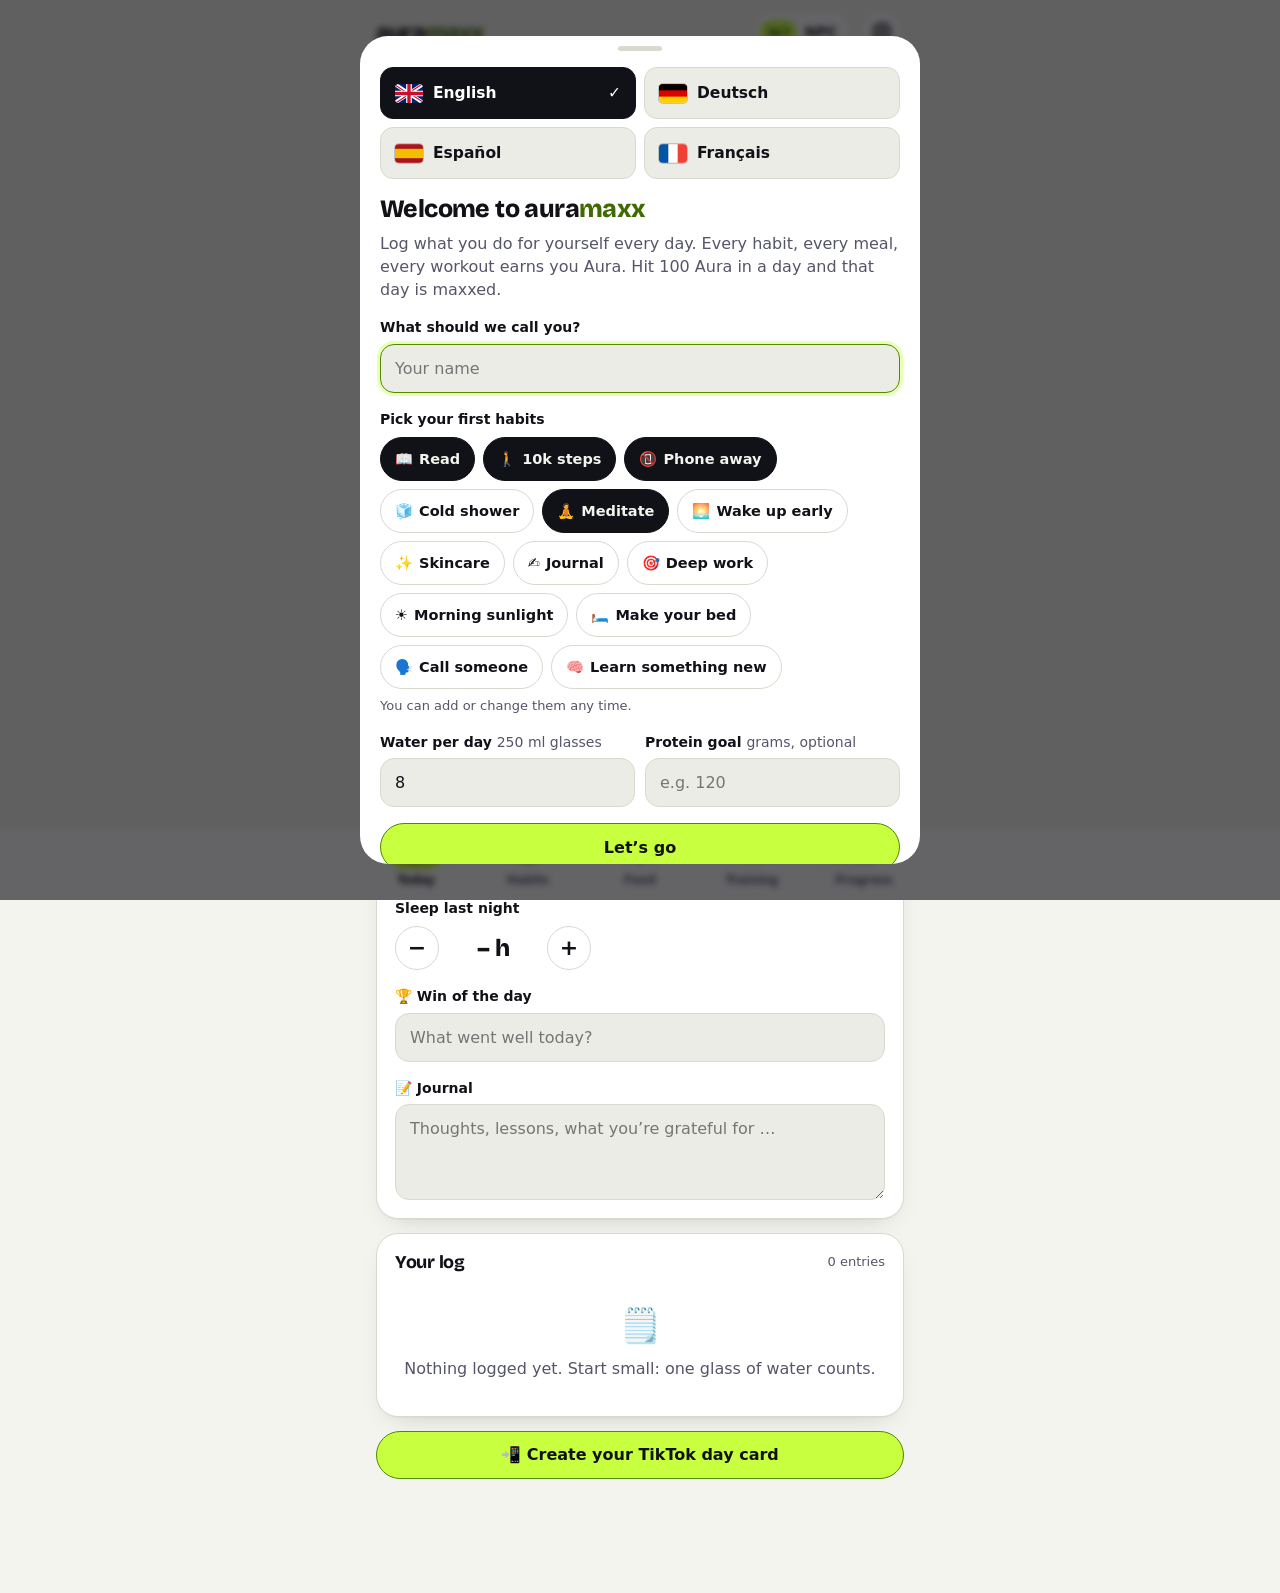
==== commit e3a418bd: "auramaxx: language picker with flags (EN, DE, ES, FR) Co-Authored-By: Claude Opus 5.5 <noreply@anthr" ====
--- a/habitsapp/index.html
+++ b/habitsapp/index.html
@@ -19,13 +19,13 @@
 <link rel="stylesheet" href="styles.css">
 </head>
 <body>
-<a class="skip" href="#main">Skip to content</a>
+<a class="skip" href="#main" data-i18n="skip">Skip to content</a>
 
 <header class="topbar">
   <div class="topbar-in">
     <span class="brand">aura<span>maxx</span></span>
     <button type="button" class="level-chip" id="levelChip" data-action="nav" data-view="progress" data-k="levelchip"></button>
-    <button type="button" class="icon-btn" data-action="settings" aria-label="Settings">
+    <button type="button" class="icon-btn" data-action="settings" data-i18n-aria="settings" aria-label="Settings">
       <svg viewBox="0 0 24 24" aria-hidden="true"><circle cx="12" cy="12" r="3"/><path d="M19.4 15a1.7 1.7 0 0 0 .3 1.8l.1.1a2 2 0 1 1-2.8 2.8l-.1-.1a1.7 1.7 0 0 0-1.8-.3 1.7 1.7 0 0 0-1 1.5V21a2 2 0 1 1-4 0v-.1a1.7 1.7 0 0 0-1.1-1.5 1.7 1.7 0 0 0-1.8.3l-.1.1a2 2 0 1 1-2.8-2.8l.1-.1a1.7 1.7 0 0 0 .3-1.8 1.7 1.7 0 0 0-1.5-1H3a2 2 0 1 1 0-4h.1a1.7 1.7 0 0 0 1.5-1.1 1.7 1.7 0 0 0-.3-1.8l-.1-.1a2 2 0 1 1 2.8-2.8l.1.1a1.7 1.7 0 0 0 1.8.3H9a1.7 1.7 0 0 0 1-1.5V3a2 2 0 1 1 4 0v.1a1.7 1.7 0 0 0 1 1.5 1.7 1.7 0 0 0 1.8-.3l.1-.1a2 2 0 1 1 2.8 2.8l-.1.1a1.7 1.7 0 0 0-.3 1.8V9a1.7 1.7 0 0 0 1.5 1H21a2 2 0 1 1 0 4h-.1a1.7 1.7 0 0 0-1.5 1z"/></svg>
     </button>
   </div>
@@ -33,42 +33,42 @@
 
 <main id="main" class="app" tabindex="-1">
   <div class="datebar" id="datebar">
-    <button type="button" class="icon-btn" id="datePrev" data-action="date-prev" data-k="dprev" aria-label="Previous day">
+    <button type="button" class="icon-btn" id="datePrev" data-action="date-prev" data-k="dprev" data-i18n-aria="prevDay" aria-label="Previous day">
       <svg viewBox="0 0 24 24" aria-hidden="true"><path d="M15 18l-6-6 6-6"/></svg>
     </button>
     <div class="date-mid">
       <b id="dateLabel" aria-live="polite"></b>
       <span id="dateSub"></span>
-      <button type="button" class="date-today" id="dateToday" data-action="date-today">Back to today</button>
-    </div>
-    <button type="button" class="icon-btn" id="dateNext" data-action="date-next" data-k="dnext" aria-label="Next day">
+      <button type="button" class="date-today" id="dateToday" data-action="date-today" data-i18n="backToToday">Back to today</button>
+    </div>
+    <button type="button" class="icon-btn" id="dateNext" data-action="date-next" data-k="dnext" data-i18n-aria="nextDay" aria-label="Next day">
       <svg viewBox="0 0 24 24" aria-hidden="true"><path d="M9 18l6-6-6-6"/></svg>
     </button>
   </div>
 
-  <section class="view" id="view-today" aria-label="Today"></section>
-  <section class="view" id="view-habits" aria-label="Habits" hidden></section>
-  <section class="view" id="view-food" aria-label="Food" hidden></section>
-  <section class="view" id="view-train" aria-label="Training" hidden></section>
-  <section class="view" id="view-progress" aria-label="Progress" hidden></section>
+  <section class="view" id="view-today" data-i18n-aria="today" aria-label="Today"></section>
+  <section class="view" id="view-habits" data-i18n-aria="habits" aria-label="Habits" hidden></section>
+  <section class="view" id="view-food" data-i18n-aria="food" aria-label="Food" hidden></section>
+  <section class="view" id="view-train" data-i18n-aria="training" aria-label="Training" hidden></section>
+  <section class="view" id="view-progress" data-i18n-aria="progress" aria-label="Progress" hidden></section>
 </main>
 
-<nav class="tabbar" aria-label="Main navigation">
+<nav class="tabbar" data-i18n-aria="mainNav" aria-label="Main navigation">
   <div class="tabbar-in">
     <button type="button" class="tab" data-action="nav" data-view="today" data-k="tab-today">
-      <span class="ti"><svg viewBox="0 0 24 24" aria-hidden="true"><circle cx="12" cy="12" r="4"/><path d="M12 2v2M12 20v2M4.9 4.9l1.4 1.4M17.7 17.7l1.4 1.4M2 12h2M20 12h2M4.9 19.1l1.4-1.4M17.7 6.3l1.4-1.4"/></svg></span>Today
+      <span class="ti"><svg viewBox="0 0 24 24" aria-hidden="true"><circle cx="12" cy="12" r="4"/><path d="M12 2v2M12 20v2M4.9 4.9l1.4 1.4M17.7 17.7l1.4 1.4M2 12h2M20 12h2M4.9 19.1l1.4-1.4M17.7 6.3l1.4-1.4"/></svg></span><span data-i18n="today">Today</span>
     </button>
     <button type="button" class="tab" data-action="nav" data-view="habits" data-k="tab-habits">
-      <span class="ti"><svg viewBox="0 0 24 24" aria-hidden="true"><rect x="3" y="3" width="18" height="18" rx="5"/><path d="M8 12.5l2.5 2.5L16 9.5"/></svg></span>Habits
+      <span class="ti"><svg viewBox="0 0 24 24" aria-hidden="true"><rect x="3" y="3" width="18" height="18" rx="5"/><path d="M8 12.5l2.5 2.5L16 9.5"/></svg></span><span data-i18n="habits">Habits</span>
     </button>
     <button type="button" class="tab" data-action="nav" data-view="food" data-k="tab-food">
-      <span class="ti"><svg viewBox="0 0 24 24" aria-hidden="true"><path d="M12 7c-2-3-7-2.5-7 2.5C5 15 9 21 12 21s7-6 7-11.5C19 4.5 14 4 12 7z"/><path d="M12 7c0-2 1-4 3-5"/></svg></span>Food
+      <span class="ti"><svg viewBox="0 0 24 24" aria-hidden="true"><path d="M12 7c-2-3-7-2.5-7 2.5C5 15 9 21 12 21s7-6 7-11.5C19 4.5 14 4 12 7z"/><path d="M12 7c0-2 1-4 3-5"/></svg></span><span data-i18n="food">Food</span>
     </button>
     <button type="button" class="tab" data-action="nav" data-view="train" data-k="tab-train">
-      <span class="ti"><svg viewBox="0 0 24 24" aria-hidden="true"><path d="M6.5 6.5v11M17.5 6.5v11M3 9.5v5M21 9.5v5M6.5 12h11"/></svg></span>Training
+      <span class="ti"><svg viewBox="0 0 24 24" aria-hidden="true"><path d="M6.5 6.5v11M17.5 6.5v11M3 9.5v5M21 9.5v5M6.5 12h11"/></svg></span><span data-i18n="training">Training</span>
     </button>
     <button type="button" class="tab" data-action="nav" data-view="progress" data-k="tab-progress">
-      <span class="ti"><svg viewBox="0 0 24 24" aria-hidden="true"><path d="M3 20h18"/><path d="M6 16v-4M11 16V8M16 16v-6M21 4l-5 5-3-3-4 4"/></svg></span>Progress
+      <span class="ti"><svg viewBox="0 0 24 24" aria-hidden="true"><path d="M3 20h18"/><path d="M6 16v-4M11 16V8M16 16v-6M21 4l-5 5-3-3-4 4"/></svg></span><span data-i18n="progress">Progress</span>
     </button>
   </div>
 </nav>
@@ -82,25 +82,29 @@
 <dialog id="dlgOnboard" aria-labelledby="oTitle">
   <form class="sheet" id="formOnboard">
     <div class="grip" aria-hidden="true"></div>
-    <h2 id="oTitle">Welcome to aura<span style="color:var(--accent-text)">maxx</span></h2>
-    <p class="lead">Log what you do for yourself every day. Every habit, every meal, every workout earns you Aura. Hit 100 Aura in a day and that day is maxxed.</p>
-    <label class="field">What should we call you?
-      <input id="oName" type="text" maxlength="24" autocomplete="given-name" placeholder="Your name">
-    </label>
-    <fieldset>
-      <legend>Pick your first habits</legend>
+    <fieldset>
+      <legend class="sr-only" data-i18n="language">Language</legend>
+      <div class="seg lang-seg" id="oLang"></div>
+    </fieldset>
+    <h2 id="oTitle"><span data-i18n="welcome">Welcome to</span> aura<span style="color:var(--accent-text)">maxx</span></h2>
+    <p class="lead" data-i18n="onboardLead"></p>
+    <label class="field"><span data-i18n="askName">What should we call you?</span>
+      <input id="oName" type="text" maxlength="24" autocomplete="given-name" data-i18n-ph="namePh">
+    </label>
+    <fieldset>
+      <legend data-i18n="pickHabits">Pick your first habits</legend>
       <div class="chips" id="oHabits"></div>
-      <p class="hint" style="margin-top:8px">You can add or change them any time.</p>
+      <p class="hint" style="margin-top:8px" data-i18n="changeLater"></p>
     </fieldset>
     <div class="row-fields">
-      <label class="field">Water per day <span class="opt">250 ml glasses</span>
+      <label class="field"><span><span data-i18n="waterPerDay">Water per day</span> <span class="opt" data-i18n="glasses250"></span></span>
         <input id="oWater" type="number" inputmode="numeric" min="2" max="20" value="8">
       </label>
-      <label class="field">Protein goal <span class="opt">grams, optional</span>
-        <input id="oProtein" type="number" inputmode="numeric" min="0" max="400" placeholder="e.g. 120">
-      </label>
-    </div>
-    <button type="submit" class="btn btn-primary wide">Let’s go</button>
+      <label class="field"><span><span data-i18n="proteinGoal">Protein goal</span> <span class="opt" data-i18n="gramsOptional"></span></span>
+        <input id="oProtein" type="number" inputmode="numeric" min="0" max="400" data-i18n-ph="egProtein">
+      </label>
+    </div>
+    <button type="submit" class="btn btn-primary wide" data-i18n="letsGoBtn">Let’s go</button>
   </form>
 </dialog>
 
@@ -108,33 +112,33 @@
 <dialog id="dlgHabit" aria-labelledby="hTitle">
   <form class="sheet" id="formHabit">
     <div class="grip" aria-hidden="true"></div>
-    <h2 id="hTitle">New habit</h2>
+    <h2 id="hTitle"></h2>
     <div class="row2">
-      <label class="field emoji-field">Emoji
+      <label class="field emoji-field"><span data-i18n="emoji">Emoji</span>
         <input id="hEmoji" type="text" maxlength="8" autocomplete="off">
       </label>
-      <label class="field">Name
-        <input id="hName" type="text" maxlength="30" autocomplete="off" placeholder="e.g. Cold shower" required>
-      </label>
-    </div>
-    <div class="emoji-pick" id="hEmojiPick" role="group" aria-label="Pick an emoji"></div>
-    <label class="field">Goal <span class="opt">optional</span>
-      <input id="hGoal" type="text" maxlength="40" autocomplete="off" placeholder="e.g. 2 minutes">
-    </label>
-    <fieldset>
-      <legend>Area</legend>
+      <label class="field"><span data-i18n="name">Name</span>
+        <input id="hName" type="text" maxlength="30" autocomplete="off" data-i18n-ph="habitNamePh" required>
+      </label>
+    </div>
+    <div class="emoji-pick" id="hEmojiPick" role="group" data-i18n-aria="pickEmoji"></div>
+    <label class="field"><span><span data-i18n="goal">Goal</span> <span class="opt" data-i18n="optional"></span></span>
+      <input id="hGoal" type="text" maxlength="40" autocomplete="off" data-i18n-ph="goalPh">
+    </label>
+    <fieldset>
+      <legend data-i18n="area">Area</legend>
       <div class="seg" id="hCat"></div>
     </fieldset>
     <fieldset>
-      <legend>How many days a week?</legend>
+      <legend data-i18n="perWeekQ">How many days a week?</legend>
       <div class="seg grid7" id="hFreq"></div>
       <p class="hint" id="hFreqNote" style="margin-top:8px"></p>
     </fieldset>
     <div class="actions">
-      <button type="button" class="btn danger" id="hDelete">Delete</button>
-      <span class="grow"></span>
-      <button type="button" class="btn" data-close>Cancel</button>
-      <button type="submit" class="btn btn-primary" id="hSave">Add</button>
+      <button type="button" class="btn danger" id="hDelete"></button>
+      <span class="grow"></span>
+      <button type="button" class="btn" data-close data-i18n="cancel">Cancel</button>
+      <button type="submit" class="btn btn-primary" id="hSave"></button>
     </div>
   </form>
 </dialog>
@@ -143,35 +147,35 @@
 <dialog id="dlgMeal" aria-labelledby="mTitle">
   <form class="sheet" id="formMeal">
     <div class="grip" aria-hidden="true"></div>
-    <h2 id="mTitle">Log a meal</h2>
+    <h2 id="mTitle"></h2>
     <div id="mRecent"></div>
     <fieldset>
-      <legend>Meal</legend>
+      <legend data-i18n="meal">Meal</legend>
       <div class="seg" id="mType"></div>
     </fieldset>
-    <label class="field">What did you eat?
-      <input id="mName" type="text" maxlength="60" autocomplete="off" placeholder="e.g. Greek yogurt with berries" required>
+    <label class="field"><span data-i18n="whatEat">What did you eat?</span>
+      <input id="mName" type="text" maxlength="60" autocomplete="off" data-i18n-ph="mealPh" required>
     </label>
     <div class="row-fields">
-      <label class="field">Time
+      <label class="field"><span data-i18n="time">Time</span>
         <input id="mTime" type="time">
       </label>
-      <label class="field">Protein <span class="opt">g</span>
-        <input id="mProtein" type="number" inputmode="decimal" min="0" max="300" step="1" placeholder="optional">
-      </label>
-    </div>
-    <label class="field">Calories <span class="opt">optional, only if you want</span>
+      <label class="field"><span><span data-i18n="protein">Protein</span> <span class="opt">g</span></span>
+        <input id="mProtein" type="number" inputmode="decimal" min="0" max="300" step="1" data-i18n-ph="optional">
+      </label>
+    </div>
+    <label class="field"><span><span data-i18n="calories">Calories</span> <span class="opt" data-i18n="caloriesOpt"></span></span>
       <input id="mKcal" type="number" inputmode="numeric" min="0" max="5000" step="1" placeholder="kcal">
     </label>
     <fieldset>
-      <legend>Tags</legend>
+      <legend data-i18n="tags">Tags</legend>
       <div class="seg" id="mTags"></div>
     </fieldset>
     <div class="actions">
-      <button type="button" class="btn danger" id="mDelete">Delete</button>
-      <span class="grow"></span>
-      <button type="button" class="btn" data-close>Cancel</button>
-      <button type="submit" class="btn btn-primary" id="mSave">Save</button>
+      <button type="button" class="btn danger" id="mDelete"></button>
+      <span class="grow"></span>
+      <button type="button" class="btn" data-close data-i18n="cancel">Cancel</button>
+      <button type="submit" class="btn btn-primary" id="mSave" data-i18n="save">Save</button>
     </div>
   </form>
 </dialog>
@@ -180,40 +184,40 @@
 <dialog id="dlgWorkout" aria-labelledby="wTitle">
   <form class="sheet" id="formWorkout">
     <div class="grip" aria-hidden="true"></div>
-    <h2 id="wTitle">Log a workout</h2>
-    <fieldset>
-      <legend>Type</legend>
+    <h2 id="wTitle"></h2>
+    <fieldset>
+      <legend data-i18n="type">Type</legend>
       <div class="seg" id="wType"></div>
     </fieldset>
     <div class="row-fields">
-      <label class="field">Duration <span class="opt">minutes</span>
+      <label class="field"><span><span data-i18n="duration">Duration</span> <span class="opt" data-i18n="minutes"></span></span>
         <input id="wDur" type="number" inputmode="numeric" min="1" max="600" required>
       </label>
-      <label class="field">Time
+      <label class="field"><span data-i18n="time">Time</span>
         <input id="wTime" type="time">
       </label>
     </div>
     <fieldset>
-      <legend>How hard was it? <span class="opt">1 = easy, 5 = all out</span></legend>
+      <legend><span data-i18n="howHard">How hard was it?</span> <span class="opt" data-i18n="howHardScale"></span></legend>
       <div class="seg grid5" id="wInt"></div>
     </fieldset>
-    <label class="field" id="wDistWrap">Distance <span class="opt">km, optional</span>
-      <input id="wDist" type="number" inputmode="decimal" min="0" max="500" step="0.1" placeholder="e.g. 5">
+    <label class="field" id="wDistWrap"><span><span data-i18n="distance">Distance</span> <span class="opt" data-i18n="kmOptional"></span></span>
+      <input id="wDist" type="number" inputmode="decimal" min="0" max="500" step="0.1" data-i18n-ph="egDist">
     </label>
     <fieldset id="wExWrap">
-      <legend>Exercises</legend>
-      <div class="ex-head" aria-hidden="true"><span>Exercise</span><span>Sets</span><span>Reps</span><span>kg</span><span></span></div>
+      <legend data-i18n="exercisesTitle">Exercises</legend>
+      <div class="ex-head" aria-hidden="true"><span data-i18n="exCol">Exercise</span><span data-i18n="setsCol">Sets</span><span data-i18n="repsCol">Reps</span><span>kg</span><span></span></div>
       <div class="ex-rows" id="wEx"></div>
-      <button type="button" class="btn sm" id="wAddEx" style="margin-top:10px">+ Exercise</button>
-    </fieldset>
-    <label class="field">Note <span class="opt">optional</span>
-      <textarea id="wNote" rows="2" maxlength="500" placeholder="How did it go? New PR?"></textarea>
-    </label>
-    <div class="actions">
-      <button type="button" class="btn danger" id="wDelete">Delete</button>
-      <span class="grow"></span>
-      <button type="button" class="btn" data-close>Cancel</button>
-      <button type="submit" class="btn btn-primary" id="wSave">Save</button>
+      <button type="button" class="btn sm" id="wAddEx" style="margin-top:10px" data-i18n="addExercise">+ Exercise</button>
+    </fieldset>
+    <label class="field"><span><span data-i18n="note">Note</span> <span class="opt" data-i18n="optional"></span></span>
+      <textarea id="wNote" rows="2" maxlength="500" data-i18n-ph="notePh"></textarea>
+    </label>
+    <div class="actions">
+      <button type="button" class="btn danger" id="wDelete"></button>
+      <span class="grow"></span>
+      <button type="button" class="btn" data-close data-i18n="cancel">Cancel</button>
+      <button type="submit" class="btn btn-primary" id="wSave" data-i18n="save">Save</button>
     </div>
   </form>
 </dialog>
@@ -222,12 +226,12 @@
 <dialog id="dlgPhoto" aria-labelledby="pTitle">
   <div class="sheet">
     <div class="grip" aria-hidden="true"></div>
-    <h2 id="pTitle">Progress photo</h2>
+    <h2 id="pTitle"></h2>
     <img id="pImg" class="photo-full" alt="">
     <div class="actions">
-      <button type="button" class="btn danger" id="pDelete">Delete</button>
-      <span class="grow"></span>
-      <button type="button" class="btn btn-primary" data-close>Done</button>
+      <button type="button" class="btn danger" id="pDelete"></button>
+      <span class="grow"></span>
+      <button type="button" class="btn btn-primary" data-close data-i18n="done">Done</button>
     </div>
   </div>
 </dialog>
@@ -236,15 +240,15 @@
 <dialog id="dlgShare" aria-labelledby="sTitle">
   <div class="sheet">
     <div class="grip" aria-hidden="true"></div>
-    <h2 id="sTitle">Your day card</h2>
-    <p class="lead">Story format, made for TikTok. Post it with #lifemaxxing and show you’re staying consistent.</p>
+    <h2 id="sTitle" data-i18n="dayCard">Your day card</h2>
+    <p class="lead" data-i18n="dayCardLead"></p>
     <img id="shareImg" class="share-img" alt="">
     <p class="hint" id="shareStatus" role="status" style="text-align:center"></p>
     <div class="actions">
-      <button type="button" class="btn" data-close>Close</button>
-      <span class="grow"></span>
-      <a class="btn" id="shareDl" href="#" download="auramaxx.png">Save image</a>
-      <button type="button" class="btn btn-primary" id="shareBtn" hidden>Share</button>
+      <button type="button" class="btn" data-close data-i18n="close">Close</button>
+      <span class="grow"></span>
+      <a class="btn" id="shareDl" href="#" download="auramaxx.png" data-i18n="saveImage">Save image</a>
+      <button type="button" class="btn btn-primary" id="shareBtn" hidden data-i18n="share">Share</button>
     </div>
   </div>
 </dialog>
@@ -253,45 +257,50 @@
 <dialog id="dlgSettings" aria-labelledby="setTitle">
   <form class="sheet" id="formSettings">
     <div class="grip" aria-hidden="true"></div>
-    <h2 id="setTitle">Settings</h2>
-    <label class="field">Name
+    <h2 id="setTitle" data-i18n="settings">Settings</h2>
+    <fieldset>
+      <legend data-i18n="language">Language</legend>
+      <div class="seg lang-seg" id="sLang"></div>
+    </fieldset>
+    <label class="field"><span data-i18n="name">Name</span>
       <input id="sName" type="text" maxlength="24" autocomplete="given-name">
     </label>
     <div class="row-fields">
-      <label class="field">Water goal <span class="opt">glasses</span>
+      <label class="field"><span><span data-i18n="waterGoalS">Water goal</span> <span class="opt" data-i18n="glassesOpt"></span></span>
         <input id="sWater" type="number" inputmode="numeric" min="2" max="20">
       </label>
-      <label class="field">Protein goal <span class="opt">g, 0 = off</span>
+      <label class="field"><span><span data-i18n="proteinGoal">Protein goal</span> <span class="opt" data-i18n="protOff"></span></span>
         <input id="sProtein" type="number" inputmode="numeric" min="0" max="400">
       </label>
     </div>
-    <label class="field">Workouts per week
+    <label class="field"><span data-i18n="workoutsPerWeek">Workouts per week</span>
       <input id="sWorkouts" type="number" inputmode="numeric" min="1" max="14">
     </label>
     <fieldset>
-      <legend>Theme</legend>
+      <legend data-i18n="theme">Theme</legend>
       <div class="seg" id="sTheme">
-        <label><input type="radio" name="theme" value="auto"><span>System</span></label>
-        <label><input type="radio" name="theme" value="dark"><span>Dark</span></label>
-        <label><input type="radio" name="theme" value="light"><span>Light</span></label>
+        <label><input type="radio" name="theme" value="auto"><span data-i18n="themeSystem">System</span></label>
+        <label><input type="radio" name="theme" value="dark"><span data-i18n="themeDark">Dark</span></label>
+        <label><input type="radio" name="theme" value="light"><span data-i18n="themeLight">Light</span></label>
       </div>
     </fieldset>
     <div class="card" style="padding:14px;box-shadow:none">
-      <p class="small muted">All data stays on this device, in your browser. Make a backup now and then. Photos aren’t included in backups.</p>
+      <p class="small muted" data-i18n="dataNote"></p>
       <div class="actions" style="margin-top:10px">
-        <button type="button" class="btn sm" id="sExport">Export backup</button>
-        <button type="button" class="btn sm" id="sImport">Import backup</button>
+        <button type="button" class="btn sm" id="sExport" data-i18n="exportBackup">Export backup</button>
+        <button type="button" class="btn sm" id="sImport" data-i18n="importBackup">Import backup</button>
       </div>
     </div>
     <div class="actions">
-      <button type="button" class="btn danger" id="sReset">Reset everything</button>
-      <span class="grow"></span>
-      <button type="button" class="btn" data-close>Cancel</button>
-      <button type="submit" class="btn btn-primary">Save</button>
-    </div>
-  </form>
-</dialog>
-
+      <button type="button" class="btn danger" id="sReset"></button>
+      <span class="grow"></span>
+      <button type="button" class="btn" data-close data-i18n="cancel">Cancel</button>
+      <button type="submit" class="btn btn-primary" data-i18n="save">Save</button>
+    </div>
+  </form>
+</dialog>
+
+<script src="i18n.js" defer></script>
 <script src="app.js" defer></script>
 </body>
 </html>
--- a/habitsapp/styles.css
+++ b/habitsapp/styles.css
@@ -426,7 +426,7 @@
 .seg { display: flex; flex-wrap: wrap; gap: 6px; }
 .seg label { position: relative; }
 .seg input { position: absolute; opacity: 0; width: 1px; height: 1px; margin: 0; }
-.seg span {
+.seg label > span {
   display: inline-flex; align-items: center; justify-content: center; gap: 6px;
   min-height: 44px; padding: 8px 13px; border-radius: 13px;
   border: 1.5px solid var(--line); background: var(--surface-2);
@@ -437,7 +437,12 @@
 .seg.grid7, .seg.grid5 { display: grid; }
 .seg.grid7 { grid-template-columns: repeat(7, 1fr); }
 .seg.grid5 { grid-template-columns: repeat(5, 1fr); }
-.seg.grid7 span, .seg.grid5 span { width: 100%; padding-inline: 0; }
+.seg.grid7 label > span, .seg.grid5 label > span { width: 100%; padding-inline: 0; }
+/* Language picker with flags */
+.flag { display: block; flex: none; width: 28px; height: 19px; border-radius: 4px; box-shadow: 0 0 0 1px rgba(0, 0, 0, .18); overflow: hidden; }
+.lang-seg { display: grid; grid-template-columns: repeat(2, minmax(0, 1fr)); gap: 8px; }
+.lang-seg label > span { width: 100%; justify-content: flex-start; gap: 10px; min-height: 52px; padding-inline: 14px; font-size: 15.5px; }
+.lang-seg input:checked + span::after { content: "✓"; margin-left: auto; font-weight: 800; }
 .actions { display: flex; align-items: center; gap: 8px; flex-wrap: wrap; margin-top: 2px; }
 .grow { flex: 1; }
 .row2 { display: grid; grid-template-columns: 86px minmax(0, 1fr); gap: 10px; }
